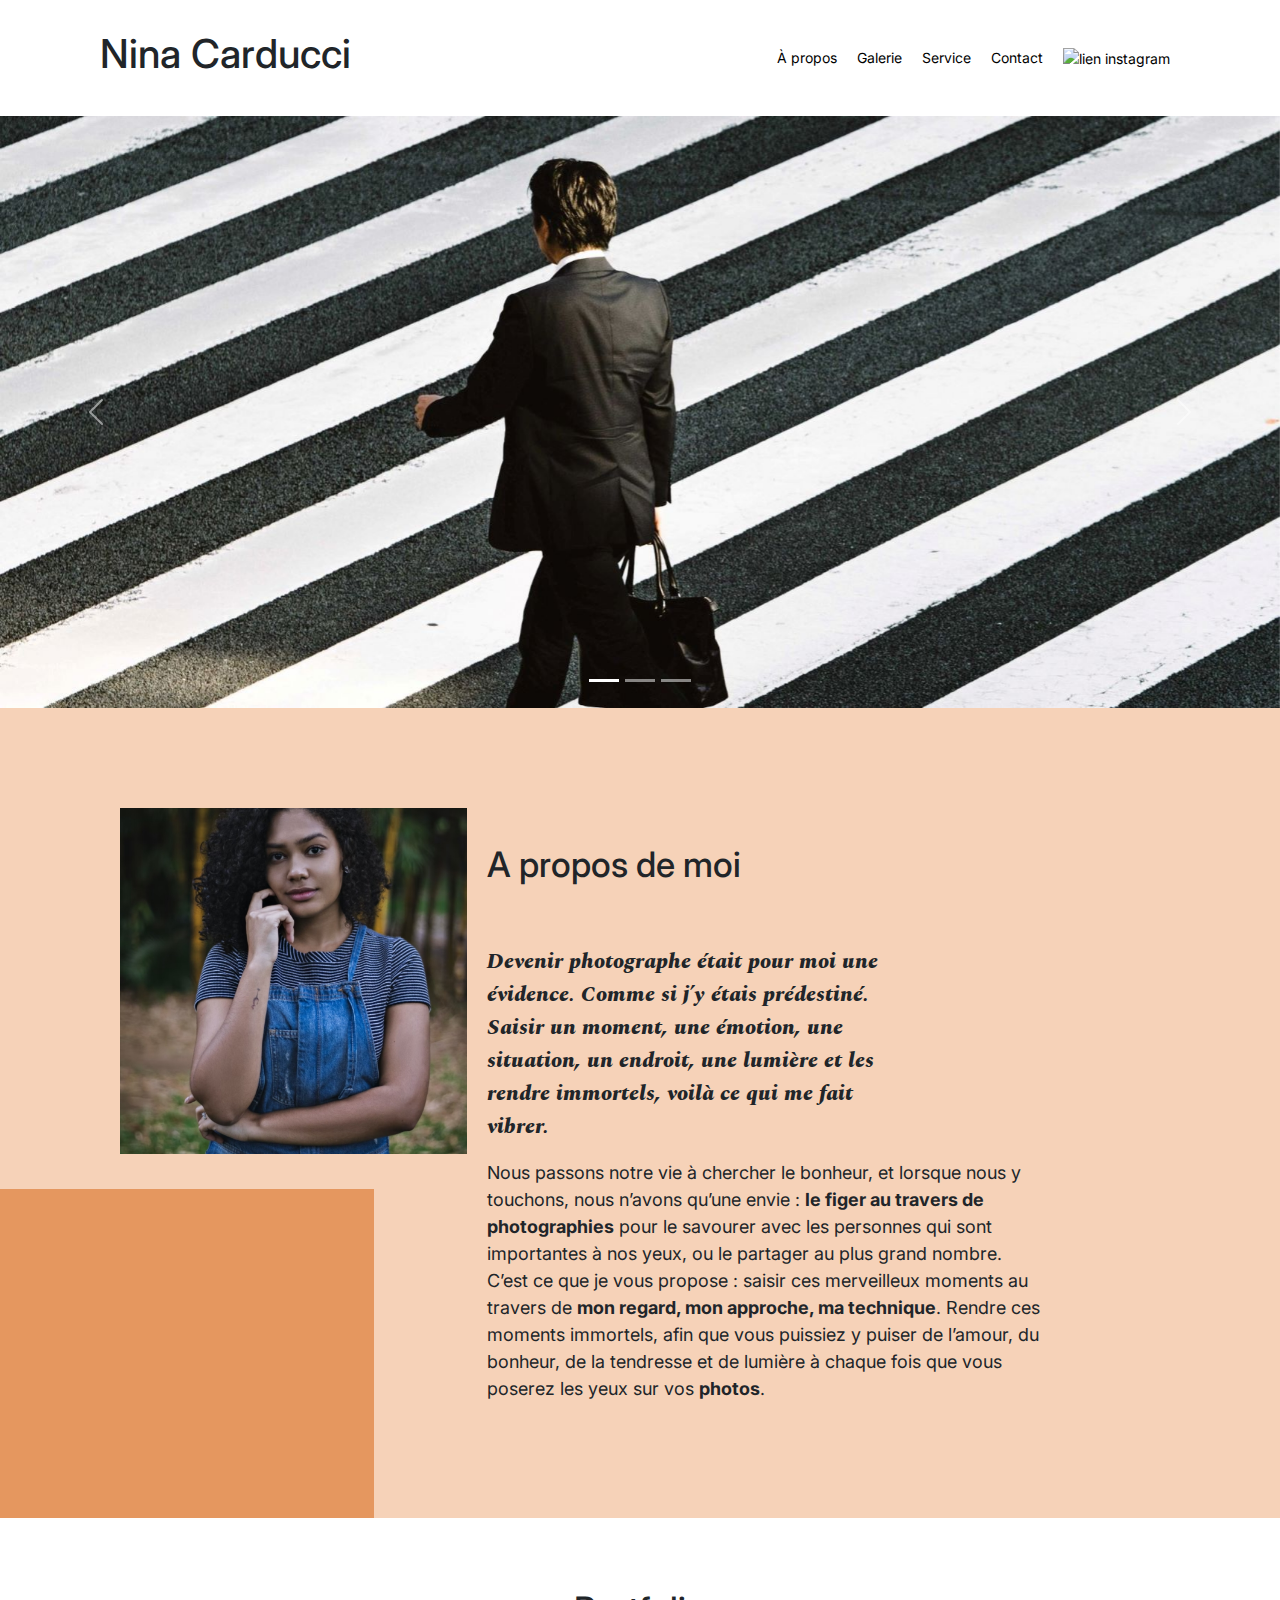
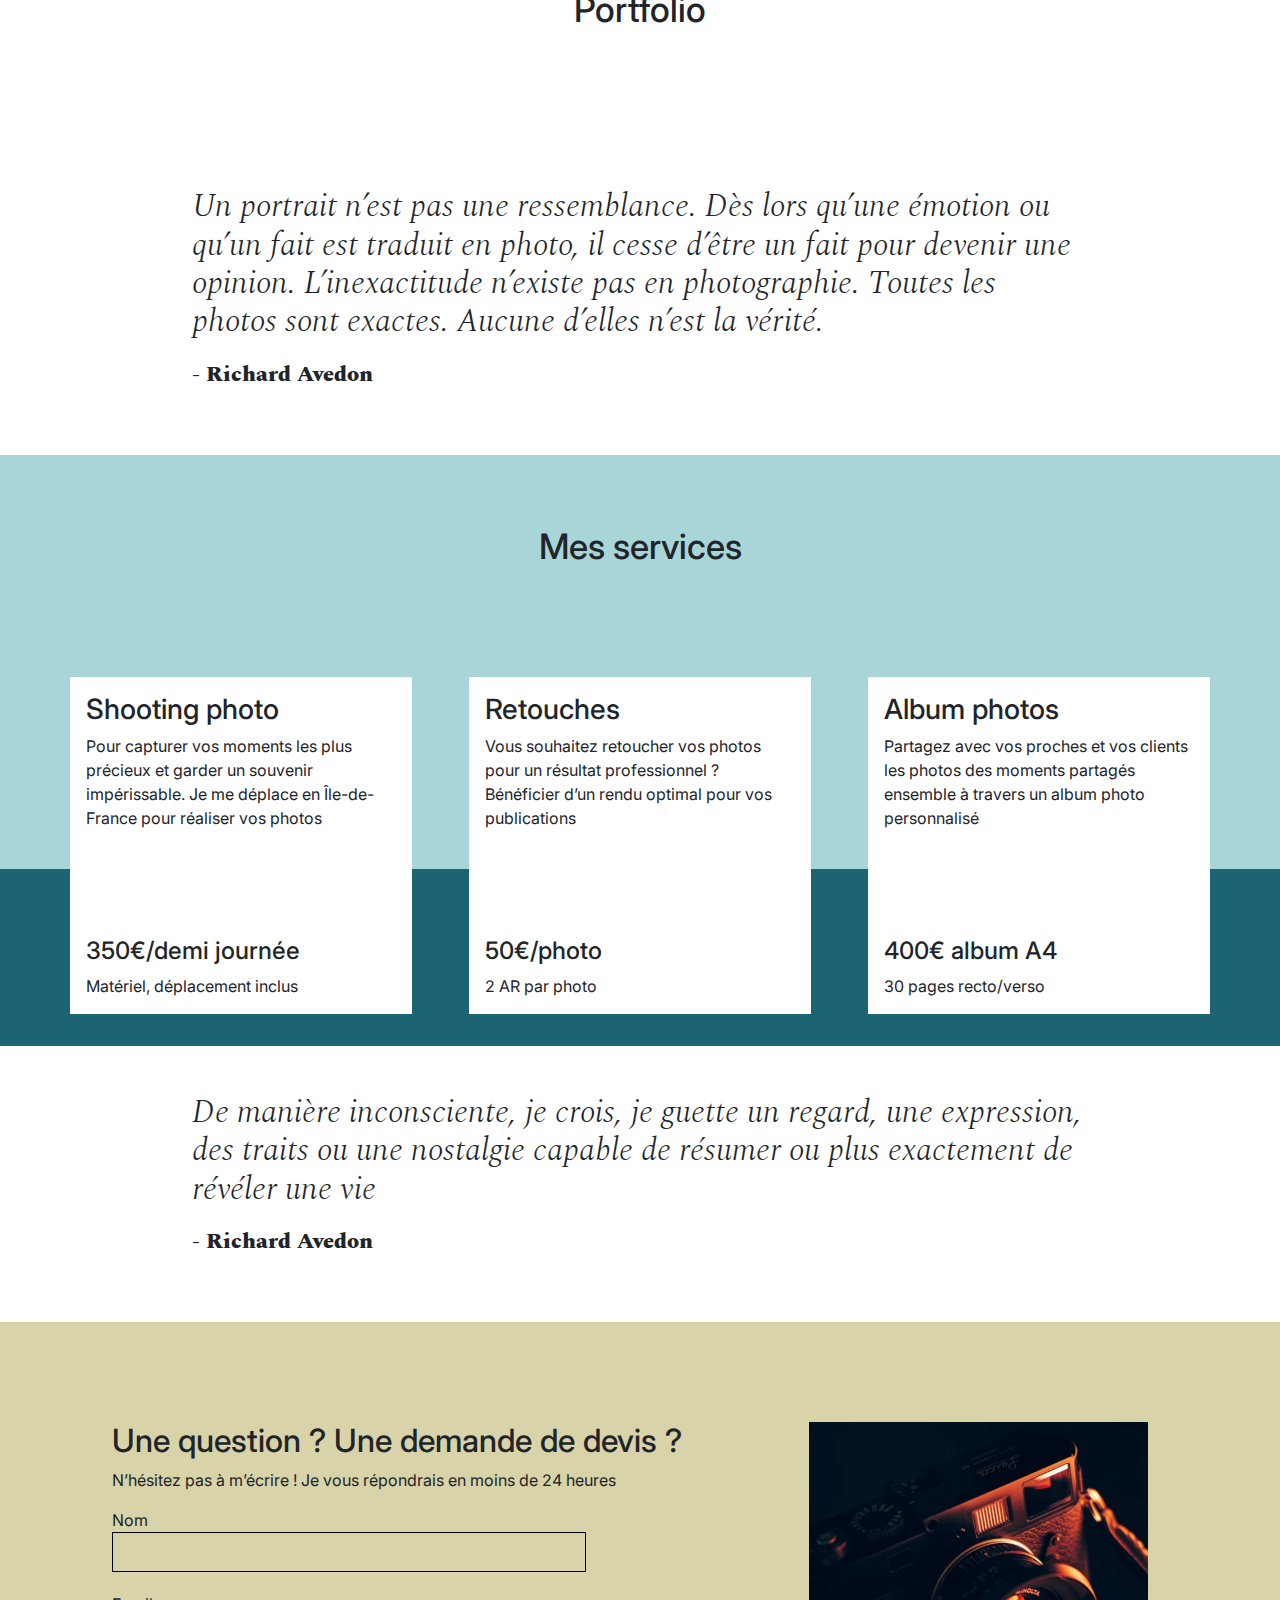
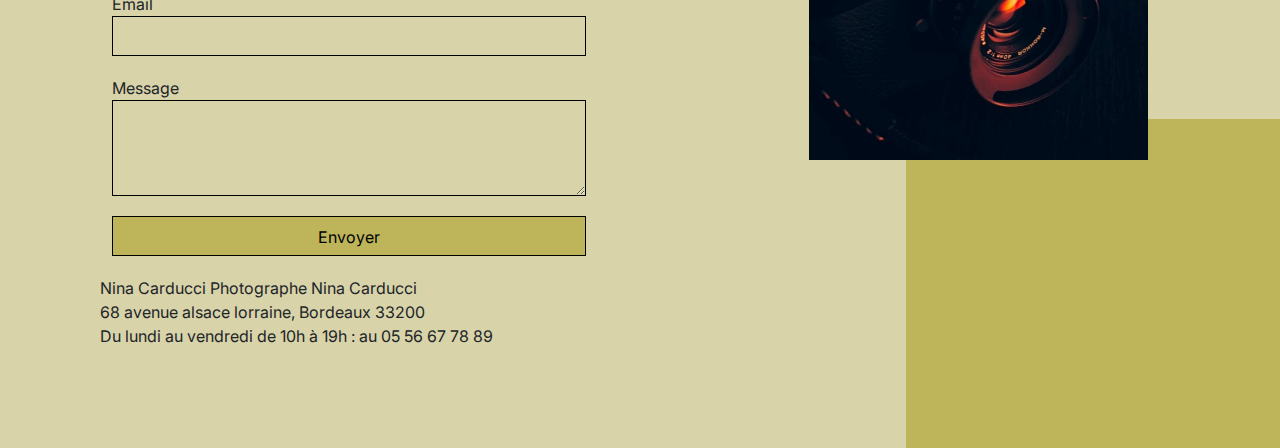
==== index.min.html @ addef8ed "schema" ====
<!DOCTYPE html><html lang="fr"><head><meta charset="UTF-8"><meta name="viewport" content="width=device-width,initial-scale=1"><title>Nina Carducci Photographe | Bordeaux et Île de France</title><meta name="description" content="Pour photographier et capturer vos moments les plus précieux, en garder un souvenir impérissable. Je me déplace sur Bordeaux et en Île-de-France pour réaliser vos photos, shooting, mariages, seminaires d'entreprises ..."><link rel="shortcut icon" href="#"><link rel="stylesheet" href="./assets/bootstrap/bootstrap.min.css"><link rel="stylesheet" href="./assets/style.min.css"><link rel="preconnect" href="https://fonts.googleapis.com"><link rel="preconnect" href="https://fonts.gstatic.com" crossorigin><link href="https://fonts.googleapis.com/css2?family=Inter&family=Spectral:ital,wght@0,400;1,300;1,400;1,800&display=swap" rel="stylesheet"><meta charset="UTF-8"><script src="./assets/bootstrap/bootstrap.bundle.min.js"></script><script src="https://code.jquery.com/jquery-3.4.1.min.js" integrity="sha256-CSXorXvZcTkaix6Yvo6HppcZGetbYMGWSFlBw8HfCJo=" crossorigin="anonymous"></script><script src="./assets/maugallery.min.js"></script><script src="./assets/scripts.js"></script></head><body><header><h1 class="name">Nina Carducci</h1><div class="nav"><ul><li><a href="#about">À propos</a></li><li><a href="#gallery">Galerie</a></li><li><a href="#services">Service</a></li><li><a href="#contact">Contact</a></li><li><a class="social-link" href="https://www.instagram.com/ninacarducci.photo/?hl=fr" target="_blank"><img src="assets/images/instagram.png" alt="lien instagram"></a></li></ul></div></header><main><section class="img-carousel"><div id="carouselExampleIndicators" class="carousel slide" data-bs-ride="carousel"><div class="carousel-indicators"><button type="button" data-bs-target="#carouselExampleIndicators" data-bs-slide-to="0" class="active" aria-current="true" aria-label="Slide 1"></button> <button type="button" data-bs-target="#carouselExampleIndicators" data-bs-slide-to="1" aria-label="Slide 2"></button> <button type="button" data-bs-target="#carouselExampleIndicators" data-bs-slide-to="2" aria-label="Slide 3"></button></div><div class="carousel-inner"><div class="carousel-item active"><img src="./assets/images/slider/ryoji-iwata-wUZjnOv7t0g-unsplash.jpg" class="d-block w-100" alt="photo de ryoji iwata"></div><div class="carousel-item"><img src="./assets/images/slider/nicholas-green-nPz8akkUmDI-unsplash.jpg" class="d-block w-100" alt="photo de nicholas green"></div><div class="carousel-item"><img src="./assets/images/slider/edward-cisneros-3_h6-1NPDGw-unsplash.jpg" class="d-block w-100" alt="photo de edward cisneros"></div></div><button class="carousel-control-prev" type="button" data-bs-target="#carouselExampleIndicators" data-bs-slide="prev"><span class="carousel-control-prev-icon" aria-hidden="true"></span> <span class="visually-hidden">Previous</span></button> <button class="carousel-control-next" type="button" data-bs-target="#carouselExampleIndicators" data-bs-slide="next"><span class="carousel-control-next-icon" aria-hidden="true"></span> <span class="visually-hidden">Next</span></button></div></section><section id="about"><div class="picture left"><img src="./assets/images/nina.jpg" alt="portrait de la photographe nina carducci"></div><div id="about-me"><h2 class="about-me__title">A propos de moi</h2><p class="about-me__introduction">Devenir photographe était pour moi une évidence. Comme si j’y étais prédestiné. Saisir un moment, une émotion, une situation, un endroit, une lumière et les rendre immortels, voilà ce qui me fait vibrer.</p><p>Nous passons notre vie à chercher le bonheur, et lorsque nous y touchons, nous n’avons qu’une envie : <strong>le figer au travers de photographies</strong> pour le savourer avec les personnes qui sont importantes à nos yeux, ou le partager au plus grand nombre. C’est ce que je vous propose : saisir ces merveilleux moments au travers de <strong>mon regard, mon approche, ma technique</strong>. Rendre ces moments immortels, afin que vous puissiez y puiser de l’amour, du bonheur, de la tendresse et de lumière à chaque fois que vous poserez les yeux sur vos <strong>photos</strong>.</p></div></section><section id="gallery"><h2 class="title">Portfolio</h2><div class="container py-3"><div class="gallery" style="display:none"><img data-gallery-tag="Concert" class="gallery-item" src="./assets/images/gallery/concerts/aaron-paul-wnX-fXzB6Cw-unsplash.jpg" alt="Photo du concert de aaron paul"> <img data-gallery-tag="Entreprises" class="gallery-item" src="./assets/images/gallery/entreprise/ali-morshedlou-WMD64tMfc4k-unsplash.jpg" alt="photo d'entreprise de ali morshedlou"> <img data-gallery-tag="Entreprises" class="gallery-item" src="./assets/images/gallery/entreprise/jason-goodman-tHO1_OuKbg0-unsplash.jpg" alt="photo d'entreprise de jason goodman"> <img data-gallery-tag="Mariages" class="gallery-item" src="./assets/images/gallery/mariage/hannah-busing-RvF2R_qMpRk-unsplash.jpg" alt="photo de mariage de hannah busing"> <img data-gallery-tag="Portrait" class="gallery-item" src="./assets/images/gallery/portraits/ade-tunji-rVkhWWZFAtQ-unsplash.jpg" alt="photo portrait de ade tunji"> <img data-gallery-tag="Mariages" class="gallery-item" src="./assets/images/gallery/mariage/jakob-owens-SiniLJkXhMc-unsplash.jpg" alt="photo de mariage de jakob owens"> <img data-gallery-tag="Portrait" class="gallery-item" src="./assets/images/gallery/portraits/nino-van-prattenburg--443cl1uR_8-unsplash.jpg" alt="photo portrait de nino van prattenburg"> <img data-gallery-tag="Concert" class="gallery-item" src="./assets/images/gallery/concerts/austin-neill-hgO1wFPXl3I-unsplash.jpg" alt="photo du concert de austin neill"> <img data-gallery-tag="Entreprises" class="gallery-item" src="./assets/images/gallery/entreprise/mateus-campos-felipe-Fsgzm8N0hIY-unsplash.jpg" alt="photo d'entreprise de mateus campo felipe"></div></div><div class="quote"><figure><blockquote><h3 class="quote__text">Un portrait n’est pas une ressemblance. Dès lors qu’une émotion ou qu’un fait est traduit en photo, il cesse d’être un fait pour devenir une opinion. L’inexactitude n’existe pas en photographie. Toutes les photos sont exactes. Aucune d’elles n’est la vérité.</h3></blockquote><figcaption class="quote__author">- Richard Avedon</figcaption></figure></div></section><section id="services"><h2 class="title">Mes services</h2><div class="container"><div class="service"><div class="service__description"><h3>Shooting photo</h3><p>Pour capturer vos moments les plus précieux et garder un souvenir impérissable. Je me déplace en Île-de-France pour réaliser vos photos</p></div><div class="service__price"><h4>350€/demi journée</h4><span>Matériel, déplacement inclus</span></div></div><div class="service"><div class="service__description"><h3>Retouches</h3><p>Vous souhaitez retoucher vos photos pour un résultat professionnel ? Bénéficier d’un rendu optimal pour vos publications</p></div><div class="service__price"><h4>50€/photo</h4><span>2 AR par photo</span></div></div><div class="service"><div class="service__description"><h3>Album photos</h3><p>Partagez avec vos proches et vos clients les photos des moments partagés ensemble à travers un album photo personnalisé</p></div><div class="service__price"><h4>400€ album A4</h4><span>30 pages recto/verso</span></div></div></div></section><div class="quote"><figure><blockquote><h3 class="quote__text">De manière inconsciente, je crois, je guette un regard, une expression, des traits ou une nostalgie capable de résumer ou plus exactement de révéler une vie</h3></blockquote><figcaption class="quote__author">- Richard Avedon</figcaption></figure></div></main><footer><section id="contact"><div class="container"><div class="form-container"><h2>Une question ? Une demande de devis ?</h2><p>N’hésitez pas à m’écrire ! Je vous répondrais en moins de 24 heures</p><form action="" method="post"><label for="nom">Nom</label> <input type="text" name="nom" id="nom"> <label for="email">Email</label> <input type="email" name="email" id="email"> <label for="message">Message</label> <textarea name="message" id="message" cols="30" rows="10"></textarea> <input type="submit" value="Envoyer"></form></div><div class="picture right"><img src="./assets/images/camera.jpg" alt="photo d'un appareil photo"></div></div><div itemscope itemtype="https://schema.org/LocalBusiness"><span itemprop="name">Nina Carducci Photographe</span> <span itemprop="owns">Nina Carducci</span><div itemprop="adress" itemscope itemtype="https://schema.org/PostalAddress"><span itemprop="”streetAddress”">68 avenue alsace lorraine,</span> <span itemprop="”addressRegion”">Bordeaux</span> <span itemprop="”postalCode”">33200</span></div><span itemprop="openingHours" content="Mo, Tu, We, Th, Fr10:00-19:00">Du lundi au vendredi de 10h à 19h :</span> <span itemprop="telephone" content="+33556677889">au 05 56 67 78 89</span></div></section></footer></body></html>
---- assets/style.min.css ----
body{max-width:1920px;margin:auto}*{font-family:Inter;font-style:normal}header{background-color:#fff;position:sticky;top:0;z-index:1000;display:flex;justify-content:space-between;padding-inline:100px;padding-block:30px;align-items:center}header .name{font-size:40px}.nav ul{display:flex;list-style-type:none;font-size:14px;margin-bottom:0}.nav li{padding-inline:10px}.nav a{text-decoration:none;color:#000}.social-link img{width:20px;height:20px}#about{display:flex;background-color:#f6d2b8;padding-inline:100px;padding-block:100px;position:relative}.picture.left::before{content:" ";background-color:#e5975f;width:374px;height:329px;position:absolute;bottom:0;left:0;z-index:-1}.picture{flex:1;margin:0 20px;z-index:0}.picture img{width:100%;height:fit-content}#about-me{flex:2}.about-me__title{margin-top:1em;margin-bottom:60px;font-size:35px}#about-me .about-me__introduction{font-family:Spectral;font-weight:800;font-size:22px;font-style:italic;width:60%}#about-me p{width:80%;font-size:18px}.title{text-align:center;padding-block:2em;font-size:35px}.gallery .nav{justify-content:center}.nav-pills .nav-link.active-tag,.nav-pills .nav-link.show>.nav-link{color:#000;background-color:#beb45a;border-radius:0}.nav-pills .nav-link{color:#000}.item-column{position:relative;margin-bottom:0!important;padding:0}.item-column::after{content:"";display:block;padding-bottom:100%}.gallery-item{position:absolute;width:100%;height:100%;object-fit:cover;padding:.5em}.mg-next,.mg-prev{width:30px;height:30px;border-radius:00%;justify-content:center;align-items:center;display:flex;font-size:24px}.quote{font-family:Spectral;font-style:italic;width:70%;margin:auto;padding-block:3em}.quote__text{font-family:Spectral;font-style:italic;font-weight:300;font-size:2rem}.quote__author{font-family:Spectral;font-weight:800;font-size:22px}#services{margin:auto;background-color:#a8d5d8;position:relative}#services .container::before{content:" ";background-color:#1c6474;position:absolute;width:100%;height:30%;bottom:0;left:0;z-index:0}#services .container{justify-content:space-between;display:flex;padding:2em 0}.service{background-color:#fff;max-width:390px;width:30%;height:337px;padding:1em;display:flex;flex-direction:column;justify-content:space-between;z-index:1}#contact{margin:auto;background-color:#d8d3a8;position:relative;padding-inline:100px;padding-block:100px}#contact .container{display:flex}.picture.right::before{content:" ";background-color:#beb45a;width:374px;height:329px;position:absolute;bottom:0;right:0;z-index:-1}.form-container{flex:2}form{display:flex;flex-direction:column;width:70%;align-items:flex-start}form input{width:100%;background-color:transparent;border:solid 1px;height:2.5em;margin-bottom:20px}form textarea{width:100%;background-color:transparent;border:solid 1px;height:5em;line-height:2.5em;font-size:1.2em;margin-bottom:20px}input[type=submit]{background-color:#beb45a;padding:.5em 1em}@media all and (max-width:1180px){.picture{flex:2}#about,#contact .container{align-items:center}.about-me__title{margin-top:0;margin-bottom:1em}#about-me h6,#about-me p{width:100%}}@media all and (max-width:1000px){#about{flex-direction:column}.picture{width:50%}.picture.left::before{width:100%;height:30%;position:absolute;bottom:auto;top:0;left:0;z-index:-1}.about-me__title{text-align:center;margin-top:1em}#services .container{flex-direction:column}.service{width:100%;max-width:100%;height:auto;margin:2em 0}.service__description{margin-bottom:1em}#services .container::before{width:30%;height:100%;bottom:0;right:0;left:auto;z-index:0}#contact .container{flex-direction:column}#contact .picture.right{margin-top:1em}.picture.right::before{width:100%;height:30%;position:absolute;bottom:0;right:0;z-index:-1}}@media all and (max-width:650px){header{flex-direction:column;padding-inline:0}header .nav,header .nav ul{width:100%;padding:0}header .nav li{flex:1;padding-block:1em;text-align:center}.picture.left::before,.picture.right::before{height:150px}#services .container{align-items:center}.service{max-width:90%}#about,#contact{padding-inline:2em;padding-block:2em}form{width:100%}.picture{width:80%}}
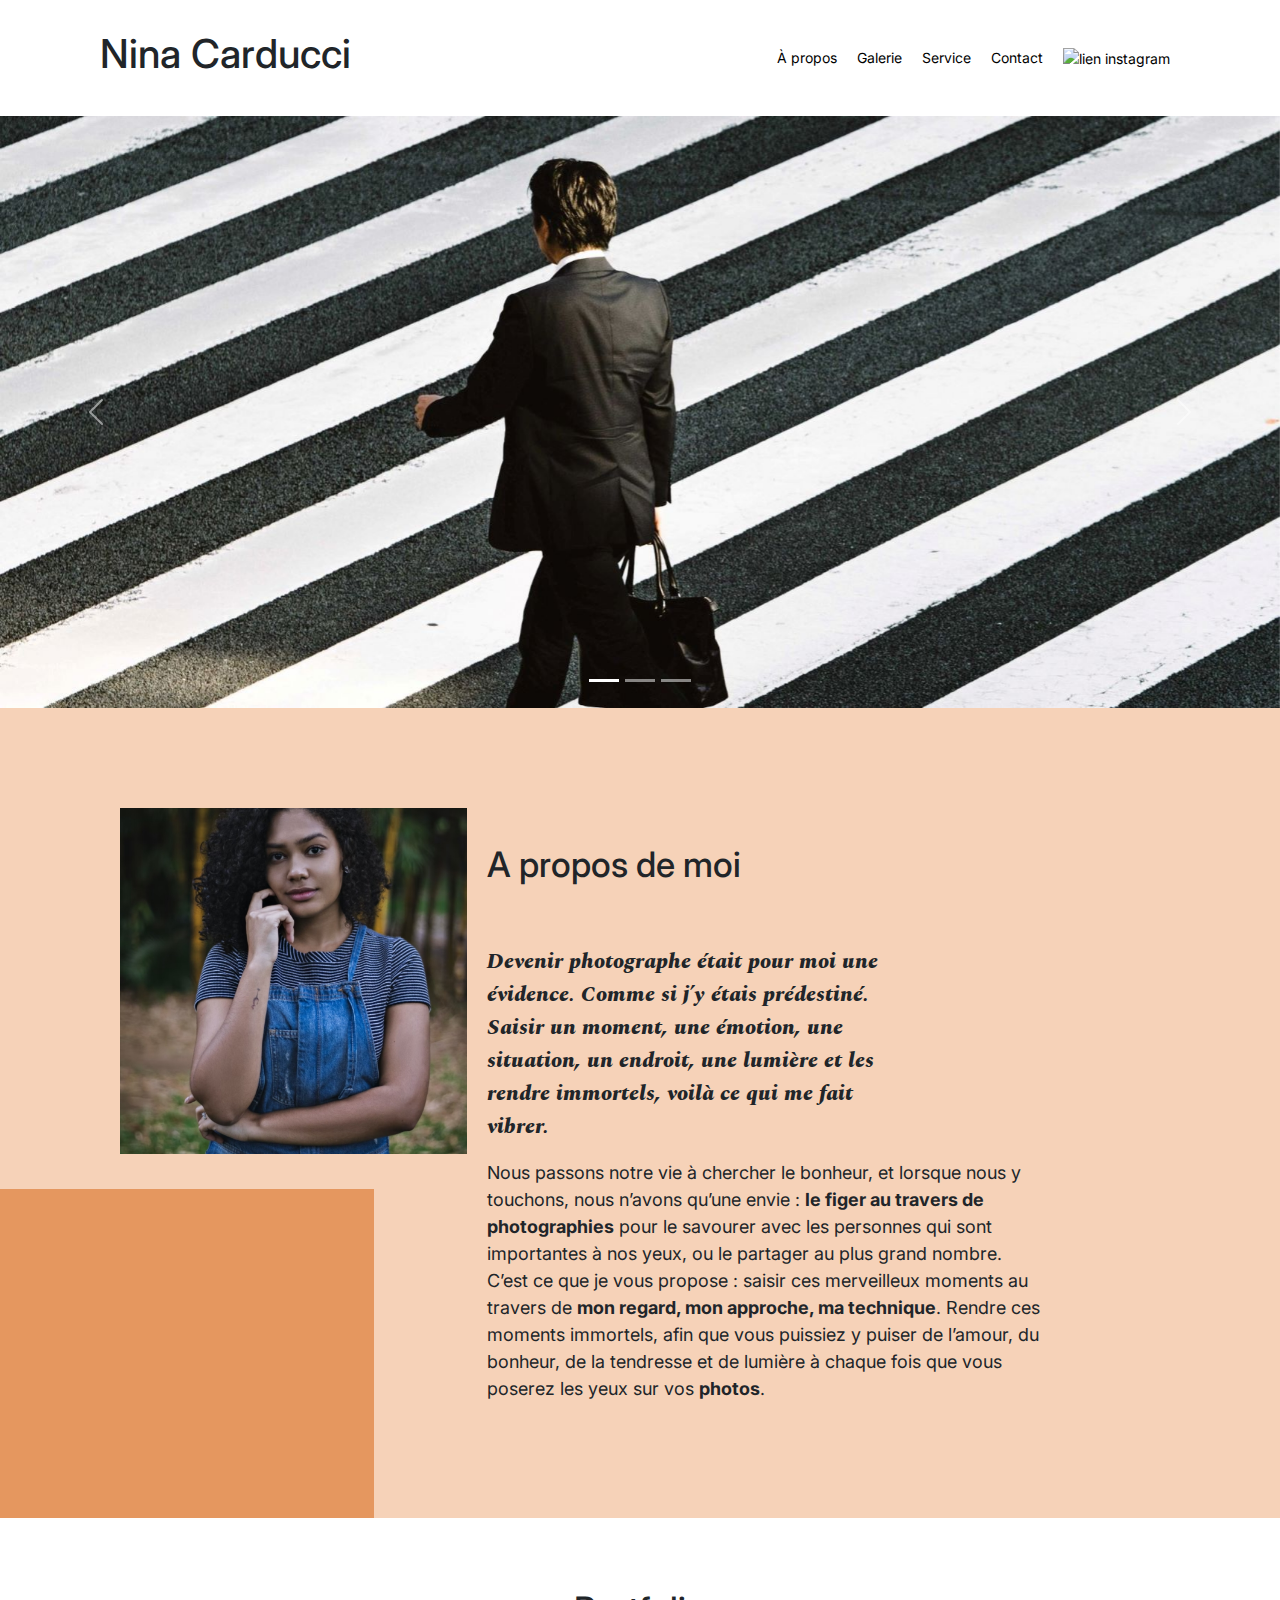
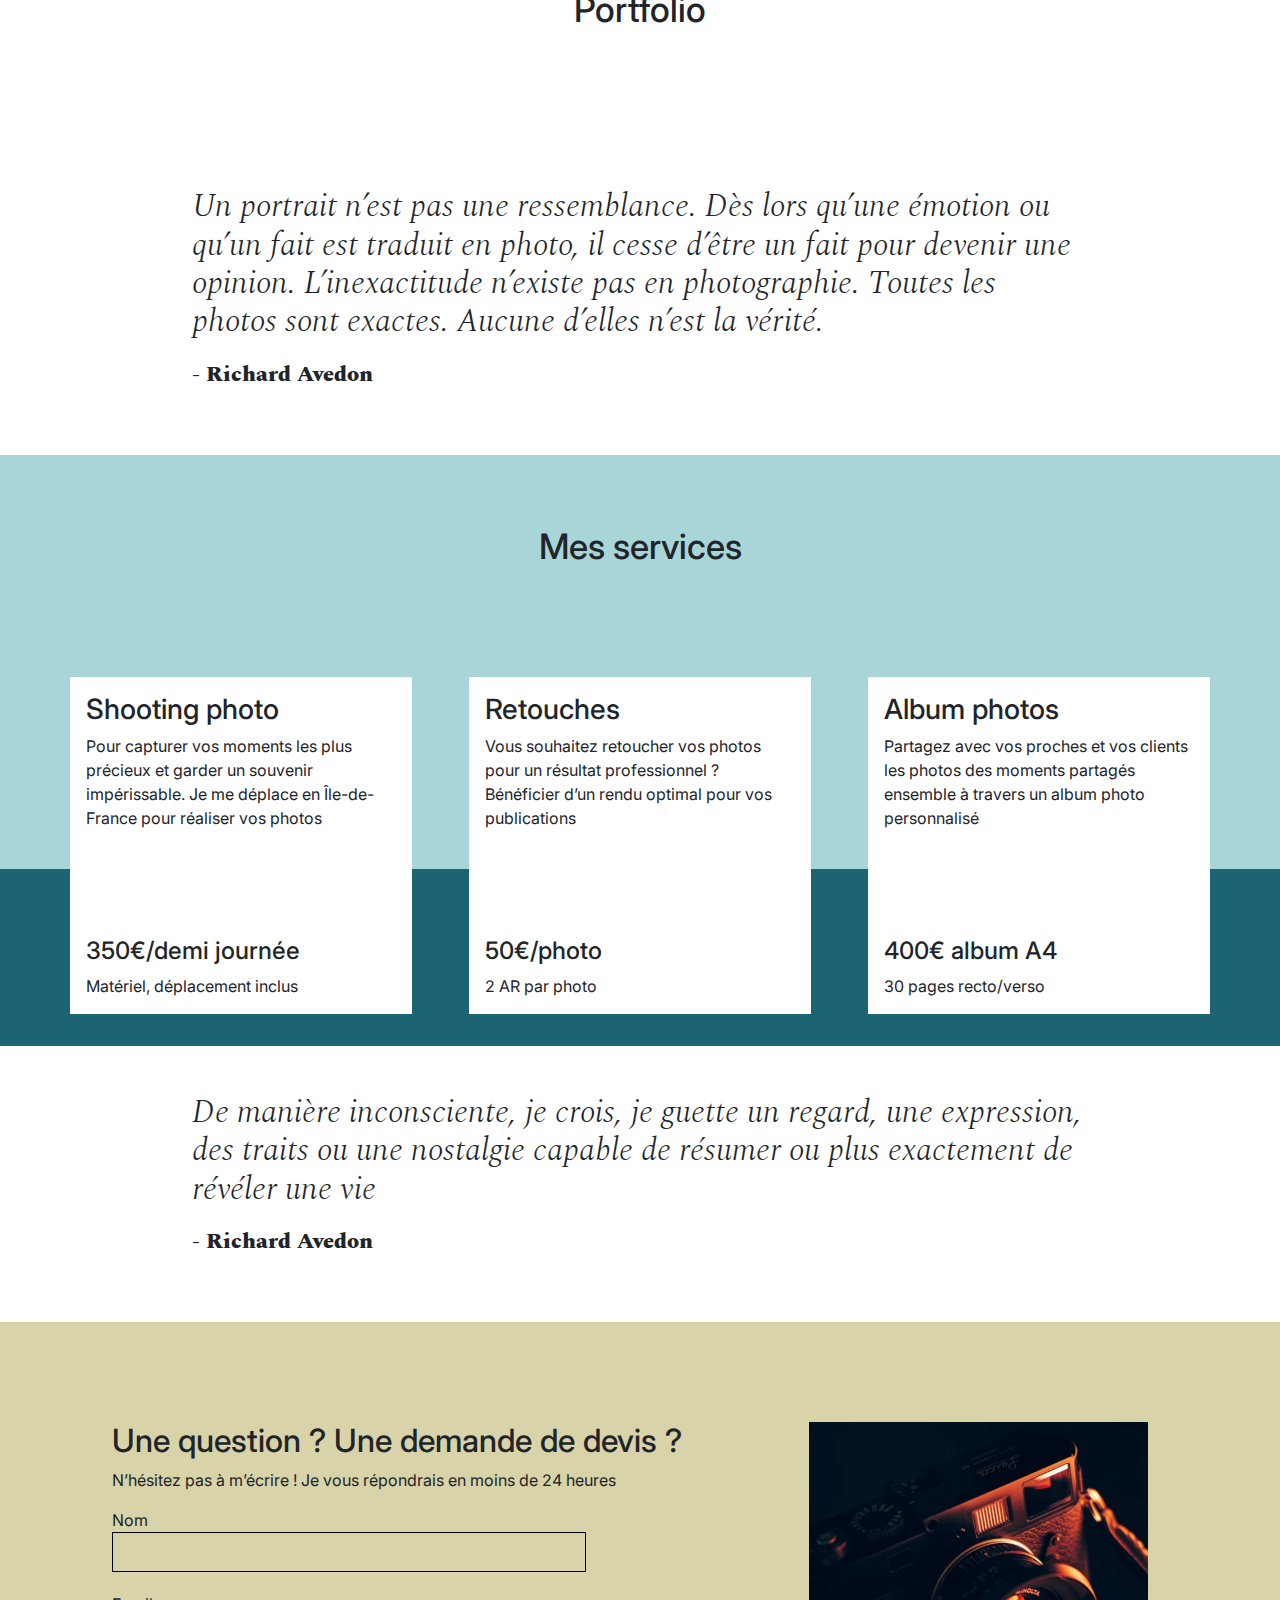
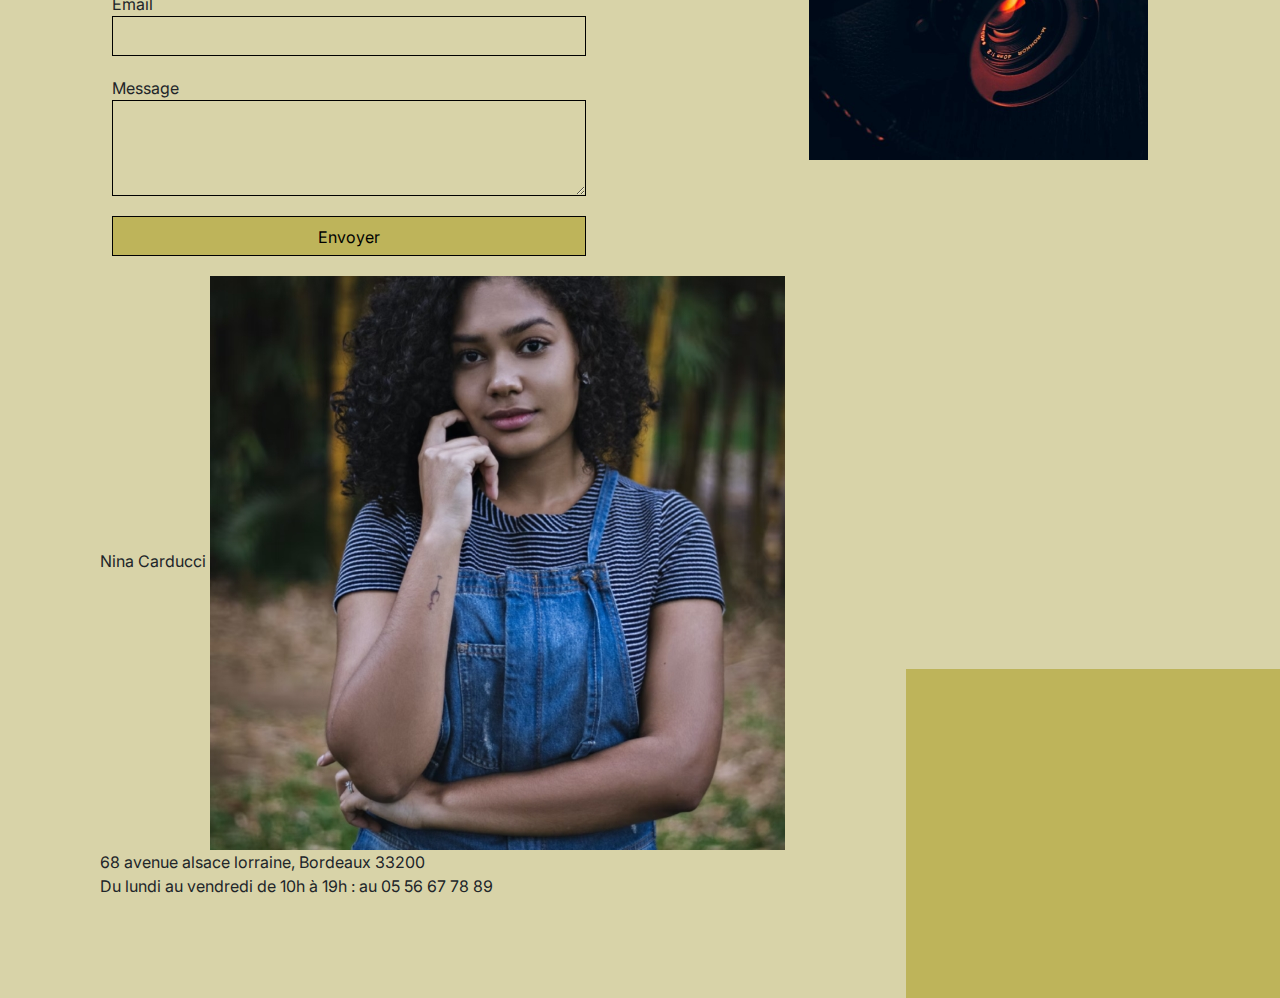
==== commit 1d0cbeb7: "schema.org" ====
--- a/index.min.html
+++ b/index.min.html
@@ -1 +1 @@
-<!DOCTYPE html><html lang="fr"><head><meta charset="UTF-8"><meta name="viewport" content="width=device-width,initial-scale=1"><title>Nina Carducci Photographe | Bordeaux et Île de France</title><meta name="description" content="Pour photographier et capturer vos moments les plus précieux, en garder un souvenir impérissable. Je me déplace sur Bordeaux et en Île-de-France pour réaliser vos photos, shooting, mariages, seminaires d'entreprises ..."><link rel="shortcut icon" href="#"><link rel="stylesheet" href="./assets/bootstrap/bootstrap.min.css"><link rel="stylesheet" href="./assets/style.min.css"><link rel="preconnect" href="https://fonts.googleapis.com"><link rel="preconnect" href="https://fonts.gstatic.com" crossorigin><link href="https://fonts.googleapis.com/css2?family=Inter&family=Spectral:ital,wght@0,400;1,300;1,400;1,800&display=swap" rel="stylesheet"><meta charset="UTF-8"><script src="./assets/bootstrap/bootstrap.bundle.min.js"></script><script src="https://code.jquery.com/jquery-3.4.1.min.js" integrity="sha256-CSXorXvZcTkaix6Yvo6HppcZGetbYMGWSFlBw8HfCJo=" crossorigin="anonymous"></script><script src="./assets/maugallery.min.js"></script><script src="./assets/scripts.js"></script></head><body><header><h1 class="name">Nina Carducci</h1><div class="nav"><ul><li><a href="#about">À propos</a></li><li><a href="#gallery">Galerie</a></li><li><a href="#services">Service</a></li><li><a href="#contact">Contact</a></li><li><a class="social-link" href="https://www.instagram.com/ninacarducci.photo/?hl=fr" target="_blank"><img src="assets/images/instagram.png" alt="lien instagram"></a></li></ul></div></header><main><section class="img-carousel"><div id="carouselExampleIndicators" class="carousel slide" data-bs-ride="carousel"><div class="carousel-indicators"><button type="button" data-bs-target="#carouselExampleIndicators" data-bs-slide-to="0" class="active" aria-current="true" aria-label="Slide 1"></button> <button type="button" data-bs-target="#carouselExampleIndicators" data-bs-slide-to="1" aria-label="Slide 2"></button> <button type="button" data-bs-target="#carouselExampleIndicators" data-bs-slide-to="2" aria-label="Slide 3"></button></div><div class="carousel-inner"><div class="carousel-item active"><img src="./assets/images/slider/ryoji-iwata-wUZjnOv7t0g-unsplash.jpg" class="d-block w-100" alt="photo de ryoji iwata"></div><div class="carousel-item"><img src="./assets/images/slider/nicholas-green-nPz8akkUmDI-unsplash.jpg" class="d-block w-100" alt="photo de nicholas green"></div><div class="carousel-item"><img src="./assets/images/slider/edward-cisneros-3_h6-1NPDGw-unsplash.jpg" class="d-block w-100" alt="photo de edward cisneros"></div></div><button class="carousel-control-prev" type="button" data-bs-target="#carouselExampleIndicators" data-bs-slide="prev"><span class="carousel-control-prev-icon" aria-hidden="true"></span> <span class="visually-hidden">Previous</span></button> <button class="carousel-control-next" type="button" data-bs-target="#carouselExampleIndicators" data-bs-slide="next"><span class="carousel-control-next-icon" aria-hidden="true"></span> <span class="visually-hidden">Next</span></button></div></section><section id="about"><div class="picture left"><img src="./assets/images/nina.jpg" alt="portrait de la photographe nina carducci"></div><div id="about-me"><h2 class="about-me__title">A propos de moi</h2><p class="about-me__introduction">Devenir photographe était pour moi une évidence. Comme si j’y étais prédestiné. Saisir un moment, une émotion, une situation, un endroit, une lumière et les rendre immortels, voilà ce qui me fait vibrer.</p><p>Nous passons notre vie à chercher le bonheur, et lorsque nous y touchons, nous n’avons qu’une envie : <strong>le figer au travers de photographies</strong> pour le savourer avec les personnes qui sont importantes à nos yeux, ou le partager au plus grand nombre. C’est ce que je vous propose : saisir ces merveilleux moments au travers de <strong>mon regard, mon approche, ma technique</strong>. Rendre ces moments immortels, afin que vous puissiez y puiser de l’amour, du bonheur, de la tendresse et de lumière à chaque fois que vous poserez les yeux sur vos <strong>photos</strong>.</p></div></section><section id="gallery"><h2 class="title">Portfolio</h2><div class="container py-3"><div class="gallery" style="display:none"><img data-gallery-tag="Concert" class="gallery-item" src="./assets/images/gallery/concerts/aaron-paul-wnX-fXzB6Cw-unsplash.jpg" alt="Photo du concert de aaron paul"> <img data-gallery-tag="Entreprises" class="gallery-item" src="./assets/images/gallery/entreprise/ali-morshedlou-WMD64tMfc4k-unsplash.jpg" alt="photo d'entreprise de ali morshedlou"> <img data-gallery-tag="Entreprises" class="gallery-item" src="./assets/images/gallery/entreprise/jason-goodman-tHO1_OuKbg0-unsplash.jpg" alt="photo d'entreprise de jason goodman"> <img data-gallery-tag="Mariages" class="gallery-item" src="./assets/images/gallery/mariage/hannah-busing-RvF2R_qMpRk-unsplash.jpg" alt="photo de mariage de hannah busing"> <img data-gallery-tag="Portrait" class="gallery-item" src="./assets/images/gallery/portraits/ade-tunji-rVkhWWZFAtQ-unsplash.jpg" alt="photo portrait de ade tunji"> <img data-gallery-tag="Mariages" class="gallery-item" src="./assets/images/gallery/mariage/jakob-owens-SiniLJkXhMc-unsplash.jpg" alt="photo de mariage de jakob owens"> <img data-gallery-tag="Portrait" class="gallery-item" src="./assets/images/gallery/portraits/nino-van-prattenburg--443cl1uR_8-unsplash.jpg" alt="photo portrait de nino van prattenburg"> <img data-gallery-tag="Concert" class="gallery-item" src="./assets/images/gallery/concerts/austin-neill-hgO1wFPXl3I-unsplash.jpg" alt="photo du concert de austin neill"> <img data-gallery-tag="Entreprises" class="gallery-item" src="./assets/images/gallery/entreprise/mateus-campos-felipe-Fsgzm8N0hIY-unsplash.jpg" alt="photo d'entreprise de mateus campo felipe"></div></div><div class="quote"><figure><blockquote><h3 class="quote__text">Un portrait n’est pas une ressemblance. Dès lors qu’une émotion ou qu’un fait est traduit en photo, il cesse d’être un fait pour devenir une opinion. L’inexactitude n’existe pas en photographie. Toutes les photos sont exactes. Aucune d’elles n’est la vérité.</h3></blockquote><figcaption class="quote__author">- Richard Avedon</figcaption></figure></div></section><section id="services"><h2 class="title">Mes services</h2><div class="container"><div class="service"><div class="service__description"><h3>Shooting photo</h3><p>Pour capturer vos moments les plus précieux et garder un souvenir impérissable. Je me déplace en Île-de-France pour réaliser vos photos</p></div><div class="service__price"><h4>350€/demi journée</h4><span>Matériel, déplacement inclus</span></div></div><div class="service"><div class="service__description"><h3>Retouches</h3><p>Vous souhaitez retoucher vos photos pour un résultat professionnel ? Bénéficier d’un rendu optimal pour vos publications</p></div><div class="service__price"><h4>50€/photo</h4><span>2 AR par photo</span></div></div><div class="service"><div class="service__description"><h3>Album photos</h3><p>Partagez avec vos proches et vos clients les photos des moments partagés ensemble à travers un album photo personnalisé</p></div><div class="service__price"><h4>400€ album A4</h4><span>30 pages recto/verso</span></div></div></div></section><div class="quote"><figure><blockquote><h3 class="quote__text">De manière inconsciente, je crois, je guette un regard, une expression, des traits ou une nostalgie capable de résumer ou plus exactement de révéler une vie</h3></blockquote><figcaption class="quote__author">- Richard Avedon</figcaption></figure></div></main><footer><section id="contact"><div class="container"><div class="form-container"><h2>Une question ? Une demande de devis ?</h2><p>N’hésitez pas à m’écrire ! Je vous répondrais en moins de 24 heures</p><form action="" method="post"><label for="nom">Nom</label> <input type="text" name="nom" id="nom"> <label for="email">Email</label> <input type="email" name="email" id="email"> <label for="message">Message</label> <textarea name="message" id="message" cols="30" rows="10"></textarea> <input type="submit" value="Envoyer"></form></div><div class="picture right"><img src="./assets/images/camera.jpg" alt="photo d'un appareil photo"></div></div><div itemscope itemtype="https://schema.org/LocalBusiness"><span itemprop="name">Nina Carducci Photographe</span> <span itemprop="owns">Nina Carducci</span><div itemprop="adress" itemscope itemtype="https://schema.org/PostalAddress"><span itemprop="”streetAddress”">68 avenue alsace lorraine,</span> <span itemprop="”addressRegion”">Bordeaux</span> <span itemprop="”postalCode”">33200</span></div><span itemprop="openingHours" content="Mo, Tu, We, Th, Fr10:00-19:00">Du lundi au vendredi de 10h à 19h :</span> <span itemprop="telephone" content="+33556677889">au 05 56 67 78 89</span></div></section></footer></body></html>+<!DOCTYPE html><html lang="fr"><head><meta charset="UTF-8"><meta name="viewport" content="width=device-width,initial-scale=1"><title>Nina Carducci Photographe | Bordeaux et Île de France</title><meta name="description" content="Pour photographier et capturer vos moments les plus précieux, en garder un souvenir impérissable. Je me déplace sur Bordeaux et en Île-de-France pour réaliser vos photos, shooting, mariages, seminaires d'entreprises ..."><link rel="shortcut icon" href="#"><link rel="stylesheet" href="./assets/bootstrap/bootstrap.min.css"><link rel="stylesheet" href="./assets/style.min.css"><link rel="preconnect" href="https://fonts.googleapis.com"><link rel="preconnect" href="https://fonts.gstatic.com" crossorigin><link href="https://fonts.googleapis.com/css2?family=Inter&family=Spectral:ital,wght@0,400;1,300;1,400;1,800&display=swap" rel="stylesheet"><meta charset="UTF-8"><script src="./assets/bootstrap/bootstrap.bundle.min.js"></script><script src="https://code.jquery.com/jquery-3.4.1.min.js" integrity="sha256-CSXorXvZcTkaix6Yvo6HppcZGetbYMGWSFlBw8HfCJo=" crossorigin="anonymous"></script><script src="./assets/maugallery.min.js"></script><script src="./assets/scripts.js"></script></head><body><header><h1 class="name">Nina Carducci</h1><div class="nav"><ul><li><a href="#about">À propos</a></li><li><a href="#gallery">Galerie</a></li><li><a href="#services">Service</a></li><li><a href="#contact">Contact</a></li><li><a class="social-link" href="https://www.instagram.com/ninacarducci.photo/?hl=fr" target="_blank"><img src="assets/images/instagram.png" alt="lien instagram"></a></li></ul></div></header><main><section class="img-carousel"><div id="carouselExampleIndicators" class="carousel slide" data-bs-ride="carousel"><div class="carousel-indicators"><button type="button" data-bs-target="#carouselExampleIndicators" data-bs-slide-to="0" class="active" aria-current="true" aria-label="Slide 1"></button> <button type="button" data-bs-target="#carouselExampleIndicators" data-bs-slide-to="1" aria-label="Slide 2"></button> <button type="button" data-bs-target="#carouselExampleIndicators" data-bs-slide-to="2" aria-label="Slide 3"></button></div><div class="carousel-inner"><div class="carousel-item active"><img src="./assets/images/slider/ryoji-iwata-wUZjnOv7t0g-unsplash.jpg" class="d-block w-100" alt="photo de ryoji iwata"></div><div class="carousel-item"><img src="./assets/images/slider/nicholas-green-nPz8akkUmDI-unsplash.jpg" class="d-block w-100" alt="photo de nicholas green"></div><div class="carousel-item"><img src="./assets/images/slider/edward-cisneros-3_h6-1NPDGw-unsplash.jpg" class="d-block w-100" alt="photo de edward cisneros"></div></div><button class="carousel-control-prev" type="button" data-bs-target="#carouselExampleIndicators" data-bs-slide="prev"><span class="carousel-control-prev-icon" aria-hidden="true"></span> <span class="visually-hidden">Previous</span></button> <button class="carousel-control-next" type="button" data-bs-target="#carouselExampleIndicators" data-bs-slide="next"><span class="carousel-control-next-icon" aria-hidden="true"></span> <span class="visually-hidden">Next</span></button></div></section><section id="about"><div class="picture left"><img src="./assets/images/nina.jpg" alt="portrait de la photographe nina carducci"></div><div id="about-me"><h2 class="about-me__title">A propos de moi</h2><p class="about-me__introduction">Devenir photographe était pour moi une évidence. Comme si j’y étais prédestiné. Saisir un moment, une émotion, une situation, un endroit, une lumière et les rendre immortels, voilà ce qui me fait vibrer.</p><p>Nous passons notre vie à chercher le bonheur, et lorsque nous y touchons, nous n’avons qu’une envie : <strong>le figer au travers de photographies</strong> pour le savourer avec les personnes qui sont importantes à nos yeux, ou le partager au plus grand nombre. C’est ce que je vous propose : saisir ces merveilleux moments au travers de <strong>mon regard, mon approche, ma technique</strong>. Rendre ces moments immortels, afin que vous puissiez y puiser de l’amour, du bonheur, de la tendresse et de lumière à chaque fois que vous poserez les yeux sur vos <strong>photos</strong>.</p></div></section><section id="gallery"><h2 class="title">Portfolio</h2><div class="container py-3"><div class="gallery" style="display:none"><img data-gallery-tag="Concert" class="gallery-item" src="./assets/images/gallery/concerts/aaron-paul-wnX-fXzB6Cw-unsplash.jpg" alt="Photo du concert de aaron paul"> <img data-gallery-tag="Entreprises" class="gallery-item" src="./assets/images/gallery/entreprise/ali-morshedlou-WMD64tMfc4k-unsplash.jpg" alt="photo d'entreprise de ali morshedlou"> <img data-gallery-tag="Entreprises" class="gallery-item" src="./assets/images/gallery/entreprise/jason-goodman-tHO1_OuKbg0-unsplash.jpg" alt="photo d'entreprise de jason goodman"> <img data-gallery-tag="Mariages" class="gallery-item" src="./assets/images/gallery/mariage/hannah-busing-RvF2R_qMpRk-unsplash.jpg" alt="photo de mariage de hannah busing"> <img data-gallery-tag="Portrait" class="gallery-item" src="./assets/images/gallery/portraits/ade-tunji-rVkhWWZFAtQ-unsplash.jpg" alt="photo portrait de ade tunji"> <img data-gallery-tag="Mariages" class="gallery-item" src="./assets/images/gallery/mariage/jakob-owens-SiniLJkXhMc-unsplash.jpg" alt="photo de mariage de jakob owens"> <img data-gallery-tag="Portrait" class="gallery-item" src="./assets/images/gallery/portraits/nino-van-prattenburg--443cl1uR_8-unsplash.jpg" alt="photo portrait de nino van prattenburg"> <img data-gallery-tag="Concert" class="gallery-item" src="./assets/images/gallery/concerts/austin-neill-hgO1wFPXl3I-unsplash.jpg" alt="photo du concert de austin neill"> <img data-gallery-tag="Entreprises" class="gallery-item" src="./assets/images/gallery/entreprise/mateus-campos-felipe-Fsgzm8N0hIY-unsplash.jpg" alt="photo d'entreprise de mateus campo felipe"></div></div><div class="quote"><figure><blockquote><h3 class="quote__text">Un portrait n’est pas une ressemblance. Dès lors qu’une émotion ou qu’un fait est traduit en photo, il cesse d’être un fait pour devenir une opinion. L’inexactitude n’existe pas en photographie. Toutes les photos sont exactes. Aucune d’elles n’est la vérité.</h3></blockquote><figcaption class="quote__author">- Richard Avedon</figcaption></figure></div></section><section id="services"><h2 class="title">Mes services</h2><div class="container"><div class="service"><div class="service__description"><h3>Shooting photo</h3><p>Pour capturer vos moments les plus précieux et garder un souvenir impérissable. Je me déplace en Île-de-France pour réaliser vos photos</p></div><div class="service__price"><h4>350€/demi journée</h4><span>Matériel, déplacement inclus</span></div></div><div class="service"><div class="service__description"><h3>Retouches</h3><p>Vous souhaitez retoucher vos photos pour un résultat professionnel ? Bénéficier d’un rendu optimal pour vos publications</p></div><div class="service__price"><h4>50€/photo</h4><span>2 AR par photo</span></div></div><div class="service"><div class="service__description"><h3>Album photos</h3><p>Partagez avec vos proches et vos clients les photos des moments partagés ensemble à travers un album photo personnalisé</p></div><div class="service__price"><h4>400€ album A4</h4><span>30 pages recto/verso</span></div></div></div></section><div class="quote"><figure><blockquote><h3 class="quote__text">De manière inconsciente, je crois, je guette un regard, une expression, des traits ou une nostalgie capable de résumer ou plus exactement de révéler une vie</h3></blockquote><figcaption class="quote__author">- Richard Avedon</figcaption></figure></div></main><footer><section id="contact"><div class="container"><div class="form-container"><h2>Une question ? Une demande de devis ?</h2><p>N’hésitez pas à m’écrire ! Je vous répondrais en moins de 24 heures</p><form action="" method="post"><label for="nom">Nom</label> <input type="text" name="nom" id="nom"> <label for="email">Email</label> <input type="email" name="email" id="email"> <label for="message">Message</label> <textarea name="message" id="message" cols="30" rows="10"></textarea> <input type="submit" value="Envoyer"></form></div><div class="picture right"><img src="./assets/images/camera.jpg" alt="photo d'un appareil photo"></div></div><div itemscope itemtype="https://schema.org/LocalBusiness"><span itemprop="name">Nina Carducci</span> <img itemprop="image" src="./assets/images/nina.jpg" alt="portrait de la photographe nina carducci"><div itemprop="adress" itemscope itemtype="https://schema.org/PostalAddress"><span itemprop="”streetAddress”">68 avenue alsace lorraine,</span> <span itemprop="”addressRegion”">Bordeaux</span> <span itemprop="”postalCode”">33200</span></div><span itemprop="openingHours" content="Mo, Tu, We, Th, Fr10:00-19:00">Du lundi au vendredi de 10h à 19h :</span> <span itemprop="telephone" content="+33556677889">au 05 56 67 78 89</span></div></section></footer></body></html>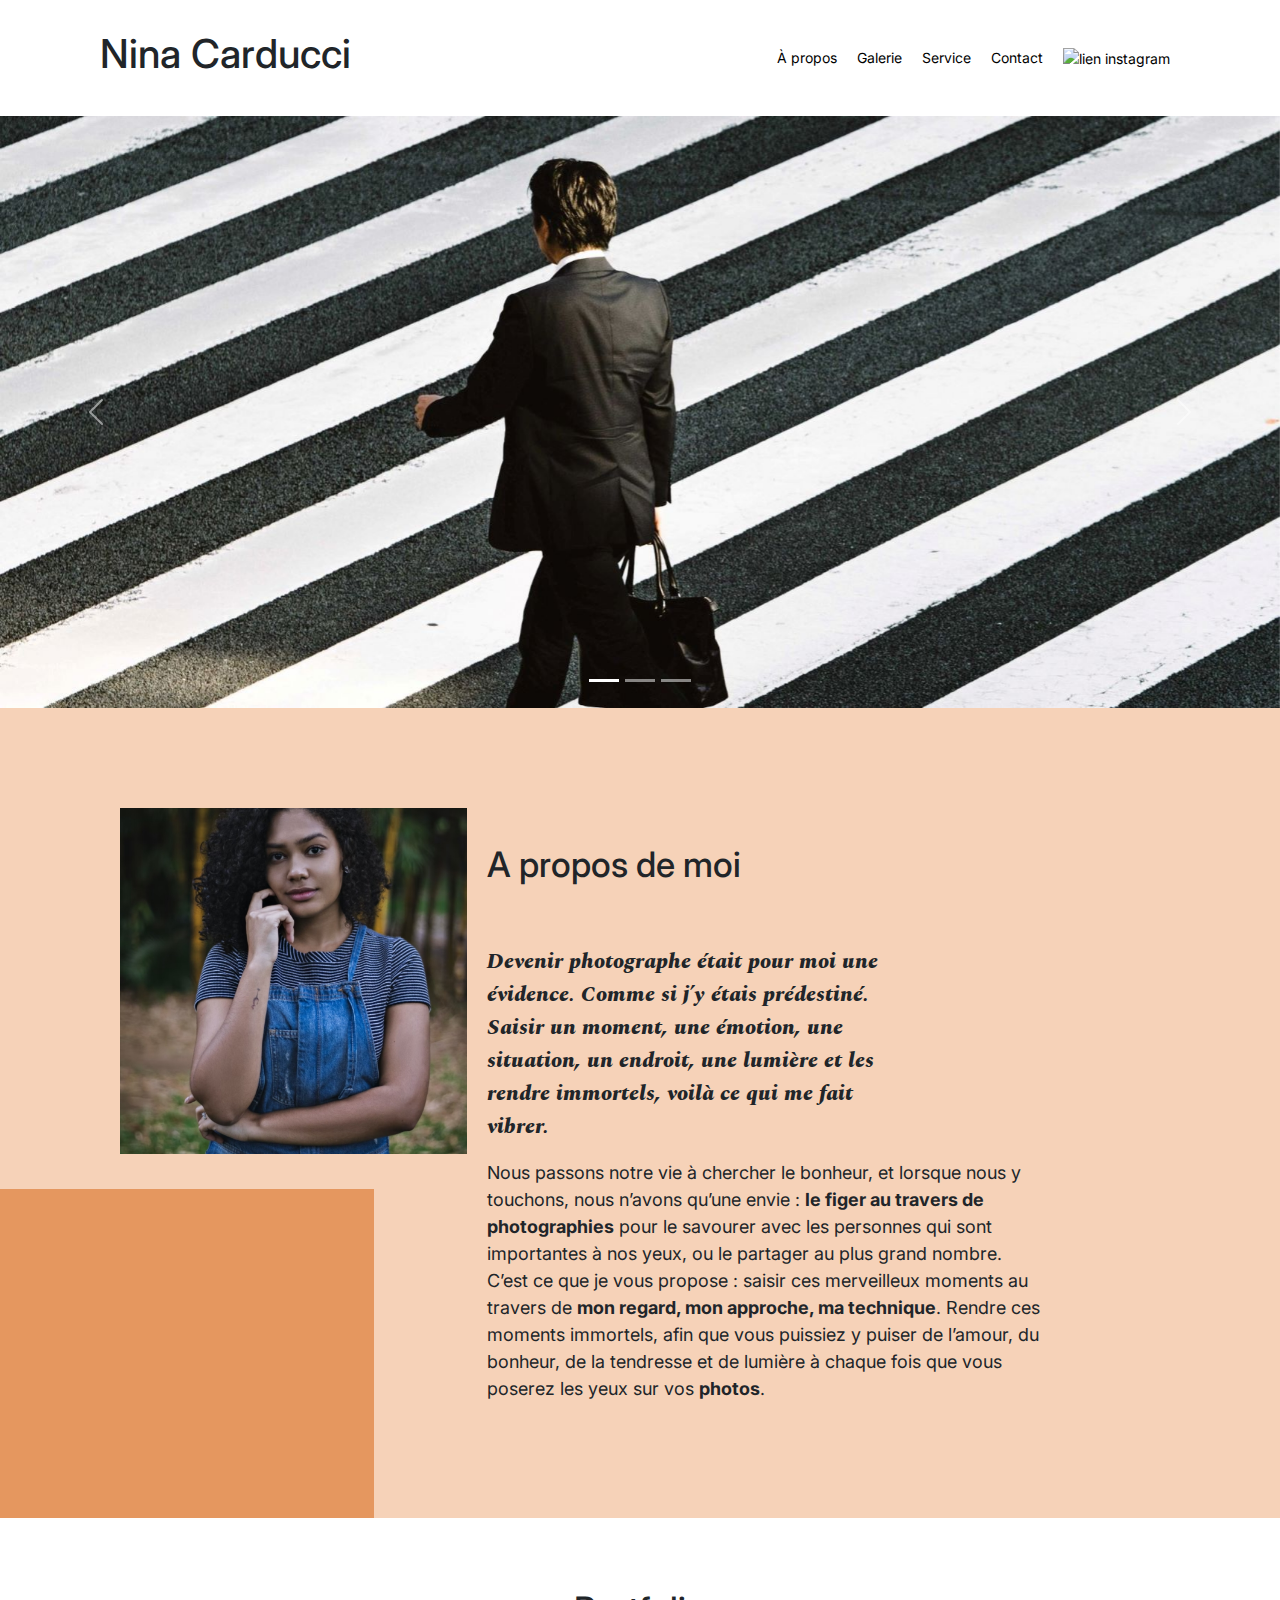
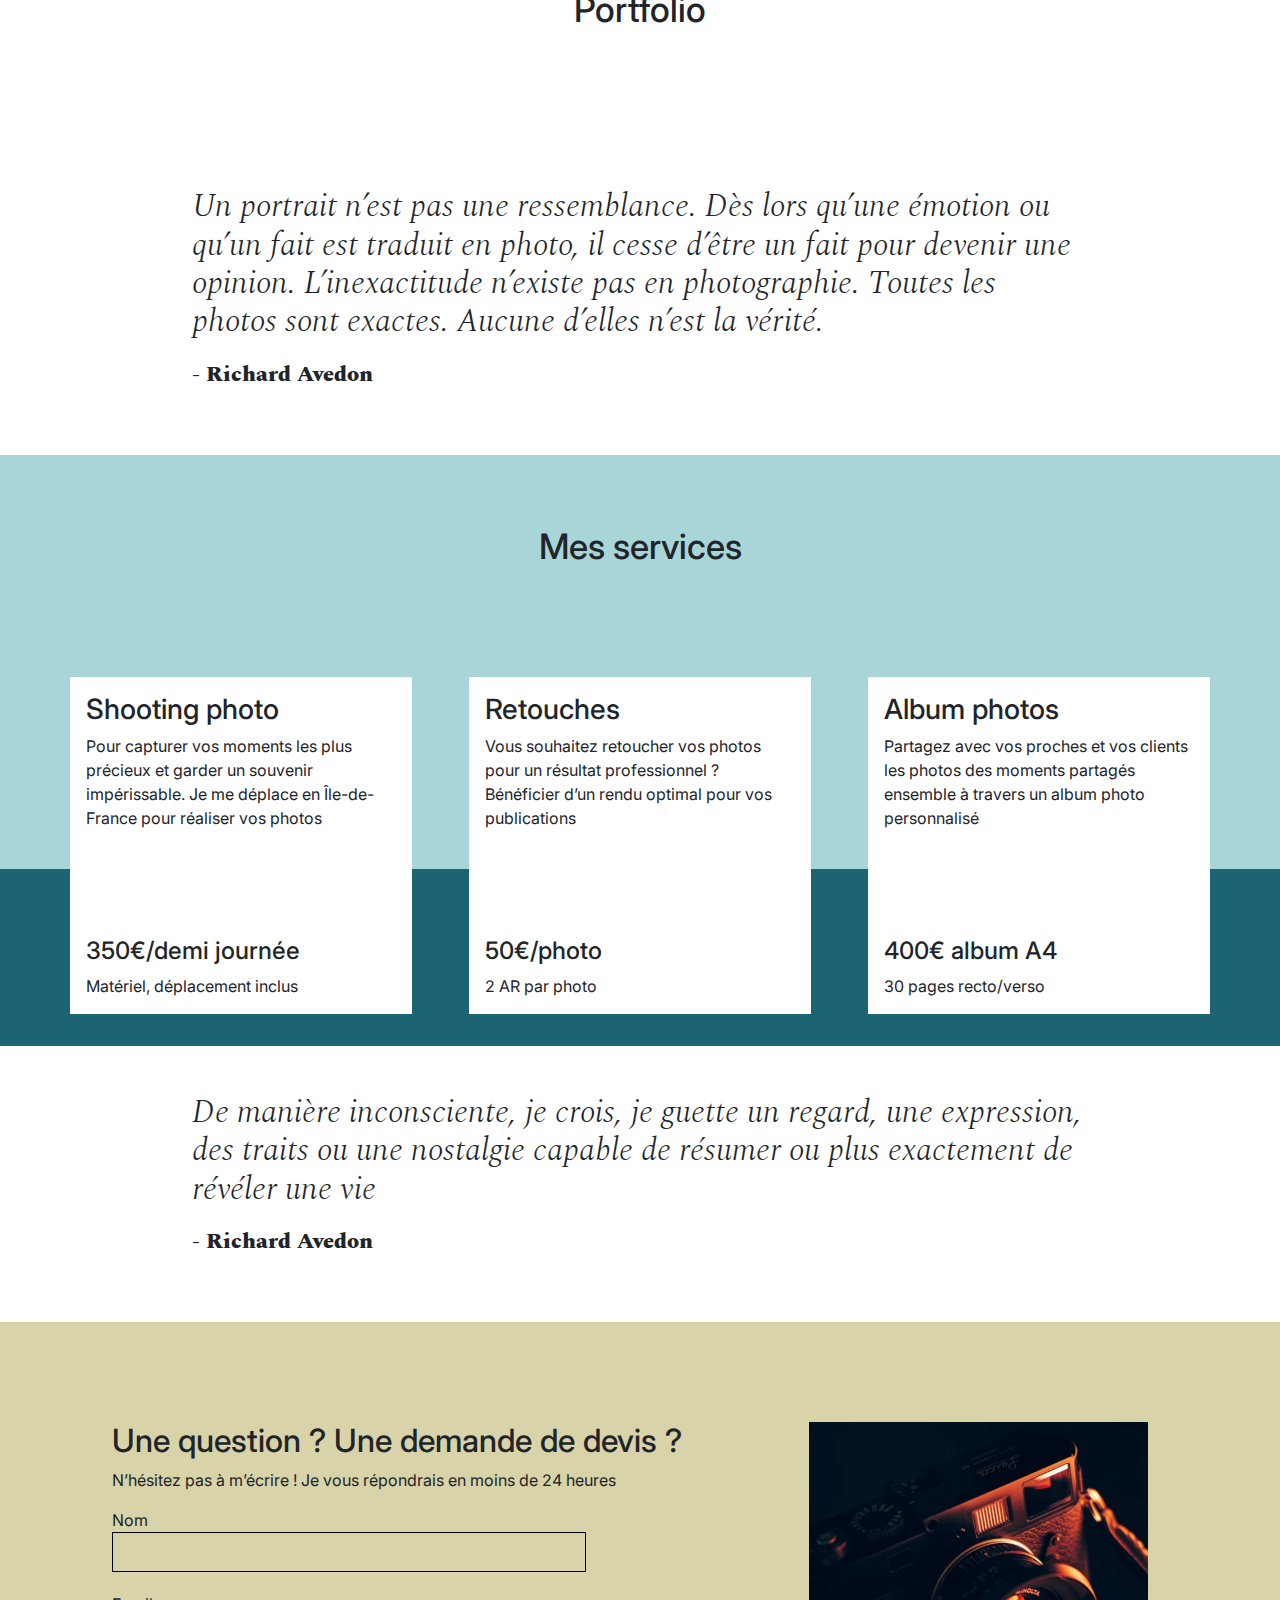
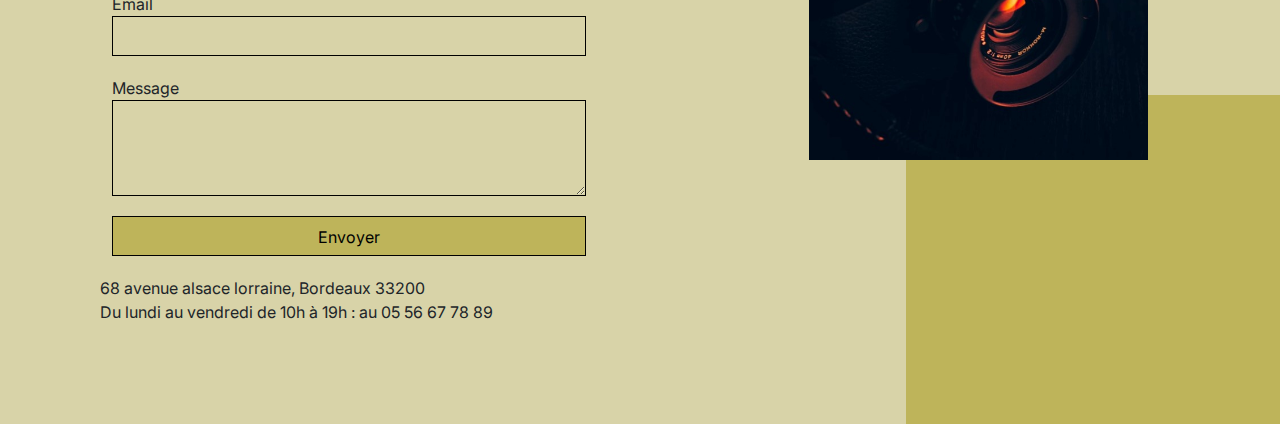
==== commit 6d6bc282: "schema.org" ====
--- a/index.min.html
+++ b/index.min.html
@@ -1 +1 @@
-<!DOCTYPE html><html lang="fr"><head><meta charset="UTF-8"><meta name="viewport" content="width=device-width,initial-scale=1"><title>Nina Carducci Photographe | Bordeaux et Île de France</title><meta name="description" content="Pour photographier et capturer vos moments les plus précieux, en garder un souvenir impérissable. Je me déplace sur Bordeaux et en Île-de-France pour réaliser vos photos, shooting, mariages, seminaires d'entreprises ..."><link rel="shortcut icon" href="#"><link rel="stylesheet" href="./assets/bootstrap/bootstrap.min.css"><link rel="stylesheet" href="./assets/style.min.css"><link rel="preconnect" href="https://fonts.googleapis.com"><link rel="preconnect" href="https://fonts.gstatic.com" crossorigin><link href="https://fonts.googleapis.com/css2?family=Inter&family=Spectral:ital,wght@0,400;1,300;1,400;1,800&display=swap" rel="stylesheet"><meta charset="UTF-8"><script src="./assets/bootstrap/bootstrap.bundle.min.js"></script><script src="https://code.jquery.com/jquery-3.4.1.min.js" integrity="sha256-CSXorXvZcTkaix6Yvo6HppcZGetbYMGWSFlBw8HfCJo=" crossorigin="anonymous"></script><script src="./assets/maugallery.min.js"></script><script src="./assets/scripts.js"></script></head><body><header><h1 class="name">Nina Carducci</h1><div class="nav"><ul><li><a href="#about">À propos</a></li><li><a href="#gallery">Galerie</a></li><li><a href="#services">Service</a></li><li><a href="#contact">Contact</a></li><li><a class="social-link" href="https://www.instagram.com/ninacarducci.photo/?hl=fr" target="_blank"><img src="assets/images/instagram.png" alt="lien instagram"></a></li></ul></div></header><main><section class="img-carousel"><div id="carouselExampleIndicators" class="carousel slide" data-bs-ride="carousel"><div class="carousel-indicators"><button type="button" data-bs-target="#carouselExampleIndicators" data-bs-slide-to="0" class="active" aria-current="true" aria-label="Slide 1"></button> <button type="button" data-bs-target="#carouselExampleIndicators" data-bs-slide-to="1" aria-label="Slide 2"></button> <button type="button" data-bs-target="#carouselExampleIndicators" data-bs-slide-to="2" aria-label="Slide 3"></button></div><div class="carousel-inner"><div class="carousel-item active"><img src="./assets/images/slider/ryoji-iwata-wUZjnOv7t0g-unsplash.jpg" class="d-block w-100" alt="photo de ryoji iwata"></div><div class="carousel-item"><img src="./assets/images/slider/nicholas-green-nPz8akkUmDI-unsplash.jpg" class="d-block w-100" alt="photo de nicholas green"></div><div class="carousel-item"><img src="./assets/images/slider/edward-cisneros-3_h6-1NPDGw-unsplash.jpg" class="d-block w-100" alt="photo de edward cisneros"></div></div><button class="carousel-control-prev" type="button" data-bs-target="#carouselExampleIndicators" data-bs-slide="prev"><span class="carousel-control-prev-icon" aria-hidden="true"></span> <span class="visually-hidden">Previous</span></button> <button class="carousel-control-next" type="button" data-bs-target="#carouselExampleIndicators" data-bs-slide="next"><span class="carousel-control-next-icon" aria-hidden="true"></span> <span class="visually-hidden">Next</span></button></div></section><section id="about"><div class="picture left"><img src="./assets/images/nina.jpg" alt="portrait de la photographe nina carducci"></div><div id="about-me"><h2 class="about-me__title">A propos de moi</h2><p class="about-me__introduction">Devenir photographe était pour moi une évidence. Comme si j’y étais prédestiné. Saisir un moment, une émotion, une situation, un endroit, une lumière et les rendre immortels, voilà ce qui me fait vibrer.</p><p>Nous passons notre vie à chercher le bonheur, et lorsque nous y touchons, nous n’avons qu’une envie : <strong>le figer au travers de photographies</strong> pour le savourer avec les personnes qui sont importantes à nos yeux, ou le partager au plus grand nombre. C’est ce que je vous propose : saisir ces merveilleux moments au travers de <strong>mon regard, mon approche, ma technique</strong>. Rendre ces moments immortels, afin que vous puissiez y puiser de l’amour, du bonheur, de la tendresse et de lumière à chaque fois que vous poserez les yeux sur vos <strong>photos</strong>.</p></div></section><section id="gallery"><h2 class="title">Portfolio</h2><div class="container py-3"><div class="gallery" style="display:none"><img data-gallery-tag="Concert" class="gallery-item" src="./assets/images/gallery/concerts/aaron-paul-wnX-fXzB6Cw-unsplash.jpg" alt="Photo du concert de aaron paul"> <img data-gallery-tag="Entreprises" class="gallery-item" src="./assets/images/gallery/entreprise/ali-morshedlou-WMD64tMfc4k-unsplash.jpg" alt="photo d'entreprise de ali morshedlou"> <img data-gallery-tag="Entreprises" class="gallery-item" src="./assets/images/gallery/entreprise/jason-goodman-tHO1_OuKbg0-unsplash.jpg" alt="photo d'entreprise de jason goodman"> <img data-gallery-tag="Mariages" class="gallery-item" src="./assets/images/gallery/mariage/hannah-busing-RvF2R_qMpRk-unsplash.jpg" alt="photo de mariage de hannah busing"> <img data-gallery-tag="Portrait" class="gallery-item" src="./assets/images/gallery/portraits/ade-tunji-rVkhWWZFAtQ-unsplash.jpg" alt="photo portrait de ade tunji"> <img data-gallery-tag="Mariages" class="gallery-item" src="./assets/images/gallery/mariage/jakob-owens-SiniLJkXhMc-unsplash.jpg" alt="photo de mariage de jakob owens"> <img data-gallery-tag="Portrait" class="gallery-item" src="./assets/images/gallery/portraits/nino-van-prattenburg--443cl1uR_8-unsplash.jpg" alt="photo portrait de nino van prattenburg"> <img data-gallery-tag="Concert" class="gallery-item" src="./assets/images/gallery/concerts/austin-neill-hgO1wFPXl3I-unsplash.jpg" alt="photo du concert de austin neill"> <img data-gallery-tag="Entreprises" class="gallery-item" src="./assets/images/gallery/entreprise/mateus-campos-felipe-Fsgzm8N0hIY-unsplash.jpg" alt="photo d'entreprise de mateus campo felipe"></div></div><div class="quote"><figure><blockquote><h3 class="quote__text">Un portrait n’est pas une ressemblance. Dès lors qu’une émotion ou qu’un fait est traduit en photo, il cesse d’être un fait pour devenir une opinion. L’inexactitude n’existe pas en photographie. Toutes les photos sont exactes. Aucune d’elles n’est la vérité.</h3></blockquote><figcaption class="quote__author">- Richard Avedon</figcaption></figure></div></section><section id="services"><h2 class="title">Mes services</h2><div class="container"><div class="service"><div class="service__description"><h3>Shooting photo</h3><p>Pour capturer vos moments les plus précieux et garder un souvenir impérissable. Je me déplace en Île-de-France pour réaliser vos photos</p></div><div class="service__price"><h4>350€/demi journée</h4><span>Matériel, déplacement inclus</span></div></div><div class="service"><div class="service__description"><h3>Retouches</h3><p>Vous souhaitez retoucher vos photos pour un résultat professionnel ? Bénéficier d’un rendu optimal pour vos publications</p></div><div class="service__price"><h4>50€/photo</h4><span>2 AR par photo</span></div></div><div class="service"><div class="service__description"><h3>Album photos</h3><p>Partagez avec vos proches et vos clients les photos des moments partagés ensemble à travers un album photo personnalisé</p></div><div class="service__price"><h4>400€ album A4</h4><span>30 pages recto/verso</span></div></div></div></section><div class="quote"><figure><blockquote><h3 class="quote__text">De manière inconsciente, je crois, je guette un regard, une expression, des traits ou une nostalgie capable de résumer ou plus exactement de révéler une vie</h3></blockquote><figcaption class="quote__author">- Richard Avedon</figcaption></figure></div></main><footer><section id="contact"><div class="container"><div class="form-container"><h2>Une question ? Une demande de devis ?</h2><p>N’hésitez pas à m’écrire ! Je vous répondrais en moins de 24 heures</p><form action="" method="post"><label for="nom">Nom</label> <input type="text" name="nom" id="nom"> <label for="email">Email</label> <input type="email" name="email" id="email"> <label for="message">Message</label> <textarea name="message" id="message" cols="30" rows="10"></textarea> <input type="submit" value="Envoyer"></form></div><div class="picture right"><img src="./assets/images/camera.jpg" alt="photo d'un appareil photo"></div></div><div itemscope itemtype="https://schema.org/LocalBusiness"><span itemprop="name">Nina Carducci</span> <img itemprop="image" src="./assets/images/nina.jpg" alt="portrait de la photographe nina carducci"><div itemprop="adress" itemscope itemtype="https://schema.org/PostalAddress"><span itemprop="”streetAddress”">68 avenue alsace lorraine,</span> <span itemprop="”addressRegion”">Bordeaux</span> <span itemprop="”postalCode”">33200</span></div><span itemprop="openingHours" content="Mo, Tu, We, Th, Fr10:00-19:00">Du lundi au vendredi de 10h à 19h :</span> <span itemprop="telephone" content="+33556677889">au 05 56 67 78 89</span></div></section></footer></body></html>+<!DOCTYPE html><html lang="fr"><head><meta charset="UTF-8"><meta name="viewport" content="width=device-width,initial-scale=1"><title>Nina Carducci Photographe | Bordeaux et Île de France</title><meta name="description" content="Pour photographier et capturer vos moments les plus précieux, en garder un souvenir impérissable. Je me déplace sur Bordeaux et en Île-de-France pour réaliser vos photos, shooting, mariages, seminaires d'entreprises ..."><link rel="shortcut icon" href="#"><link rel="stylesheet" href="./assets/bootstrap/bootstrap.min.css"><link rel="stylesheet" href="./assets/style.min.css"><link rel="preconnect" href="https://fonts.googleapis.com"><link rel="preconnect" href="https://fonts.gstatic.com" crossorigin><link href="https://fonts.googleapis.com/css2?family=Inter&family=Spectral:ital,wght@0,400;1,300;1,400;1,800&display=swap" rel="stylesheet"><meta charset="UTF-8"><script src="./assets/bootstrap/bootstrap.bundle.min.js"></script><script src="https://code.jquery.com/jquery-3.4.1.min.js" integrity="sha256-CSXorXvZcTkaix6Yvo6HppcZGetbYMGWSFlBw8HfCJo=" crossorigin="anonymous"></script><script src="./assets/maugallery.min.js"></script><script src="./assets/scripts.js"></script></head><body><div itemscope itemtype="https://schema.org/LocalBusiness"><header><h1 itemprop="name" class="name">Nina Carducci</h1><div class="nav"><ul><li><a href="#about">À propos</a></li><li><a href="#gallery">Galerie</a></li><li><a href="#services">Service</a></li><li><a href="#contact">Contact</a></li><li><a class="social-link" href="https://www.instagram.com/ninacarducci.photo/?hl=fr" target="_blank"><img src="assets/images/instagram.png" alt="lien instagram"></a></li></ul></div></header><main><section class="img-carousel"><div id="carouselExampleIndicators" class="carousel slide" data-bs-ride="carousel"><div class="carousel-indicators"><button type="button" data-bs-target="#carouselExampleIndicators" data-bs-slide-to="0" class="active" aria-current="true" aria-label="Slide 1"></button> <button type="button" data-bs-target="#carouselExampleIndicators" data-bs-slide-to="1" aria-label="Slide 2"></button> <button type="button" data-bs-target="#carouselExampleIndicators" data-bs-slide-to="2" aria-label="Slide 3"></button></div><div class="carousel-inner"><div class="carousel-item active"><img src="./assets/images/slider/ryoji-iwata-wUZjnOv7t0g-unsplash.jpg" class="d-block w-100" alt="photo de ryoji iwata"></div><div class="carousel-item"><img src="./assets/images/slider/nicholas-green-nPz8akkUmDI-unsplash.jpg" class="d-block w-100" alt="photo de nicholas green"></div><div class="carousel-item"><img src="./assets/images/slider/edward-cisneros-3_h6-1NPDGw-unsplash.jpg" class="d-block w-100" alt="photo de edward cisneros"></div></div><button class="carousel-control-prev" type="button" data-bs-target="#carouselExampleIndicators" data-bs-slide="prev"><span class="carousel-control-prev-icon" aria-hidden="true"></span> <span class="visually-hidden">Previous</span></button> <button class="carousel-control-next" type="button" data-bs-target="#carouselExampleIndicators" data-bs-slide="next"><span class="carousel-control-next-icon" aria-hidden="true"></span> <span class="visually-hidden">Next</span></button></div></section><section id="about"><div class="picture left"><img itemprop="image" src="./assets/images/nina.jpg" alt="portrait de la photographe nina carducci"></div><div id="about-me"><h2 class="about-me__title">A propos de moi</h2><p class="about-me__introduction">Devenir photographe était pour moi une évidence. Comme si j’y étais prédestiné. Saisir un moment, une émotion, une situation, un endroit, une lumière et les rendre immortels, voilà ce qui me fait vibrer.</p><p>Nous passons notre vie à chercher le bonheur, et lorsque nous y touchons, nous n’avons qu’une envie : <strong>le figer au travers de photographies</strong> pour le savourer avec les personnes qui sont importantes à nos yeux, ou le partager au plus grand nombre. C’est ce que je vous propose : saisir ces merveilleux moments au travers de <strong>mon regard, mon approche, ma technique</strong>. Rendre ces moments immortels, afin que vous puissiez y puiser de l’amour, du bonheur, de la tendresse et de lumière à chaque fois que vous poserez les yeux sur vos <strong>photos</strong>.</p></div></section><section id="gallery"><h2 class="title">Portfolio</h2><div class="container py-3"><div class="gallery" style="display:none"><img data-gallery-tag="Concert" class="gallery-item" src="./assets/images/gallery/concerts/aaron-paul-wnX-fXzB6Cw-unsplash.jpg" alt="Photo du concert de aaron paul"> <img data-gallery-tag="Entreprises" class="gallery-item" src="./assets/images/gallery/entreprise/ali-morshedlou-WMD64tMfc4k-unsplash.jpg" alt="photo d'entreprise de ali morshedlou"> <img data-gallery-tag="Entreprises" class="gallery-item" src="./assets/images/gallery/entreprise/jason-goodman-tHO1_OuKbg0-unsplash.jpg" alt="photo d'entreprise de jason goodman"> <img data-gallery-tag="Mariages" class="gallery-item" src="./assets/images/gallery/mariage/hannah-busing-RvF2R_qMpRk-unsplash.jpg" alt="photo de mariage de hannah busing"> <img data-gallery-tag="Portrait" class="gallery-item" src="./assets/images/gallery/portraits/ade-tunji-rVkhWWZFAtQ-unsplash.jpg" alt="photo portrait de ade tunji"> <img data-gallery-tag="Mariages" class="gallery-item" src="./assets/images/gallery/mariage/jakob-owens-SiniLJkXhMc-unsplash.jpg" alt="photo de mariage de jakob owens"> <img data-gallery-tag="Portrait" class="gallery-item" src="./assets/images/gallery/portraits/nino-van-prattenburg--443cl1uR_8-unsplash.jpg" alt="photo portrait de nino van prattenburg"> <img data-gallery-tag="Concert" class="gallery-item" src="./assets/images/gallery/concerts/austin-neill-hgO1wFPXl3I-unsplash.jpg" alt="photo du concert de austin neill"> <img data-gallery-tag="Entreprises" class="gallery-item" src="./assets/images/gallery/entreprise/mateus-campos-felipe-Fsgzm8N0hIY-unsplash.jpg" alt="photo d'entreprise de mateus campo felipe"></div></div><div class="quote"><figure><blockquote><h3 class="quote__text">Un portrait n’est pas une ressemblance. Dès lors qu’une émotion ou qu’un fait est traduit en photo, il cesse d’être un fait pour devenir une opinion. L’inexactitude n’existe pas en photographie. Toutes les photos sont exactes. Aucune d’elles n’est la vérité.</h3></blockquote><figcaption class="quote__author">- Richard Avedon</figcaption></figure></div></section><section id="services"><h2 class="title">Mes services</h2><div class="container"><div class="service"><div class="service__description"><h3>Shooting photo</h3><p>Pour capturer vos moments les plus précieux et garder un souvenir impérissable. Je me déplace en Île-de-France pour réaliser vos photos</p></div><div class="service__price"><h4>350€/demi journée</h4><span>Matériel, déplacement inclus</span></div></div><div class="service"><div class="service__description"><h3>Retouches</h3><p>Vous souhaitez retoucher vos photos pour un résultat professionnel ? Bénéficier d’un rendu optimal pour vos publications</p></div><div class="service__price"><h4>50€/photo</h4><span>2 AR par photo</span></div></div><div class="service"><div class="service__description"><h3>Album photos</h3><p>Partagez avec vos proches et vos clients les photos des moments partagés ensemble à travers un album photo personnalisé</p></div><div class="service__price"><h4>400€ album A4</h4><span>30 pages recto/verso</span></div></div></div></section><div class="quote"><figure><blockquote><h3 class="quote__text">De manière inconsciente, je crois, je guette un regard, une expression, des traits ou une nostalgie capable de résumer ou plus exactement de révéler une vie</h3></blockquote><figcaption class="quote__author">- Richard Avedon</figcaption></figure></div></main><footer><section id="contact"><div class="container"><div class="form-container"><h2>Une question ? Une demande de devis ?</h2><p>N’hésitez pas à m’écrire ! Je vous répondrais en moins de 24 heures</p><form action="" method="post"><label for="nom">Nom</label> <input type="text" name="nom" id="nom"> <label for="email">Email</label> <input type="email" name="email" id="email"> <label for="message">Message</label> <textarea name="message" id="message" cols="30" rows="10"></textarea> <input type="submit" value="Envoyer"></form></div><div class="picture right"><img src="./assets/images/camera.jpg" alt="photo d'un appareil photo"></div></div><div itemprop="adress" itemscope itemtype="https://schema.org/PostalAddress"><span itemprop="”streetAddress”">68 avenue alsace lorraine,</span> <span itemprop="”addressRegion”">Bordeaux</span> <span itemprop="”postalCode”">33200</span></div><span itemprop="openingHours" content="Mo, Tu, We, Th, Fr10:00-19:00">Du lundi au vendredi de 10h à 19h :</span> <span itemprop="telephone" content="+33556677889">au 05 56 67 78 89</span></section></footer></div></body></html>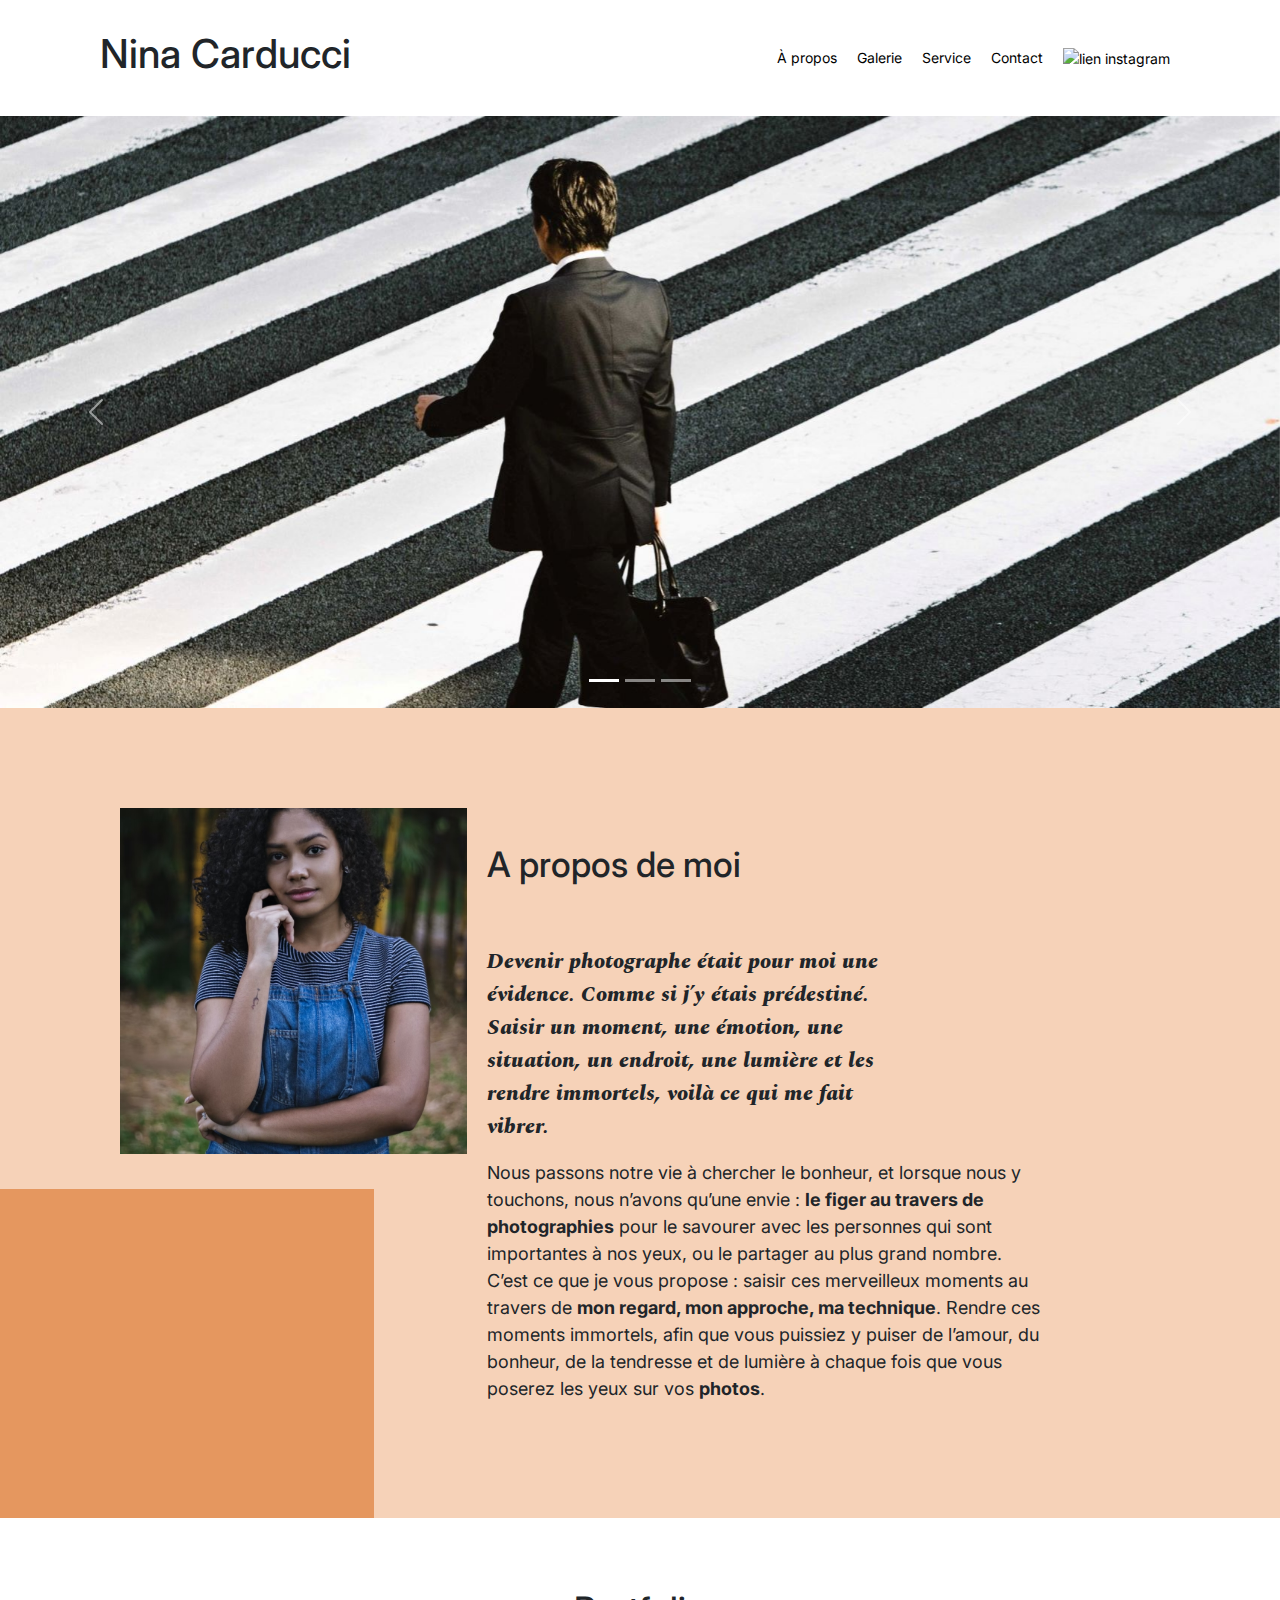
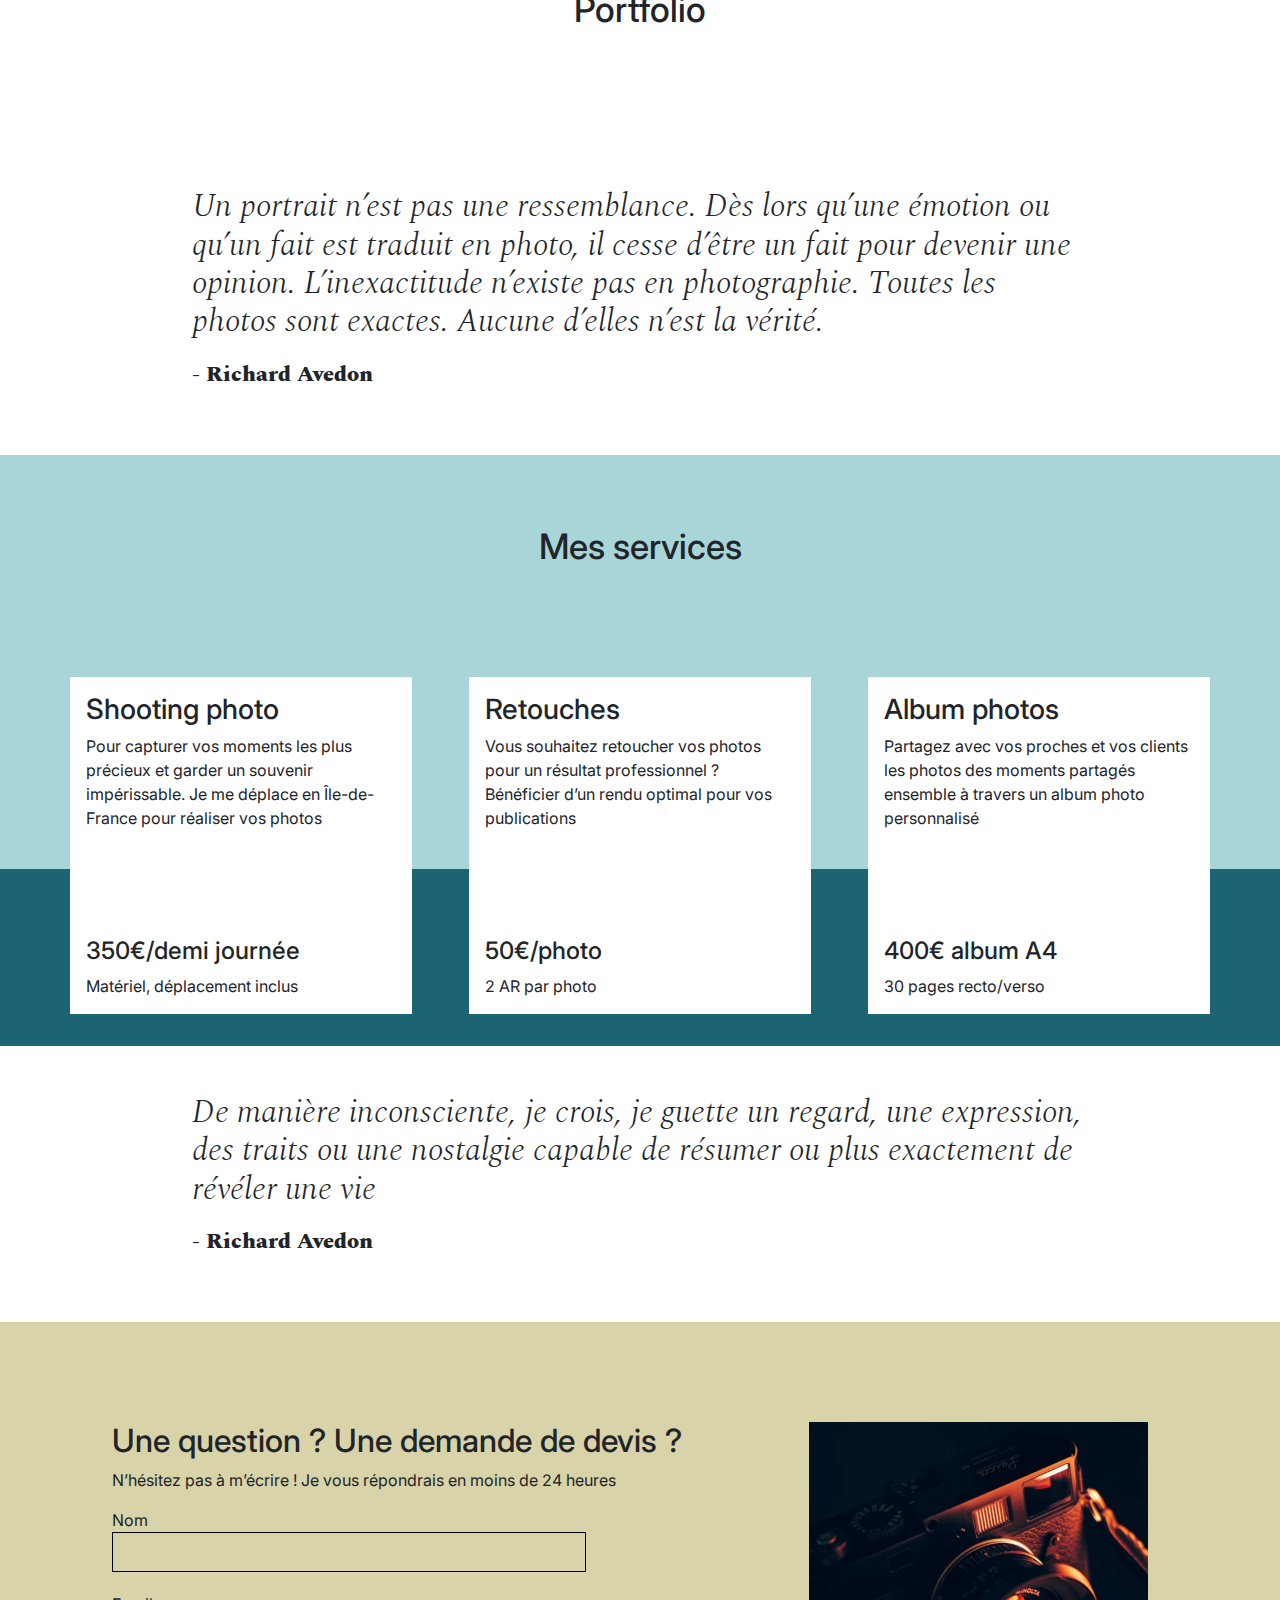
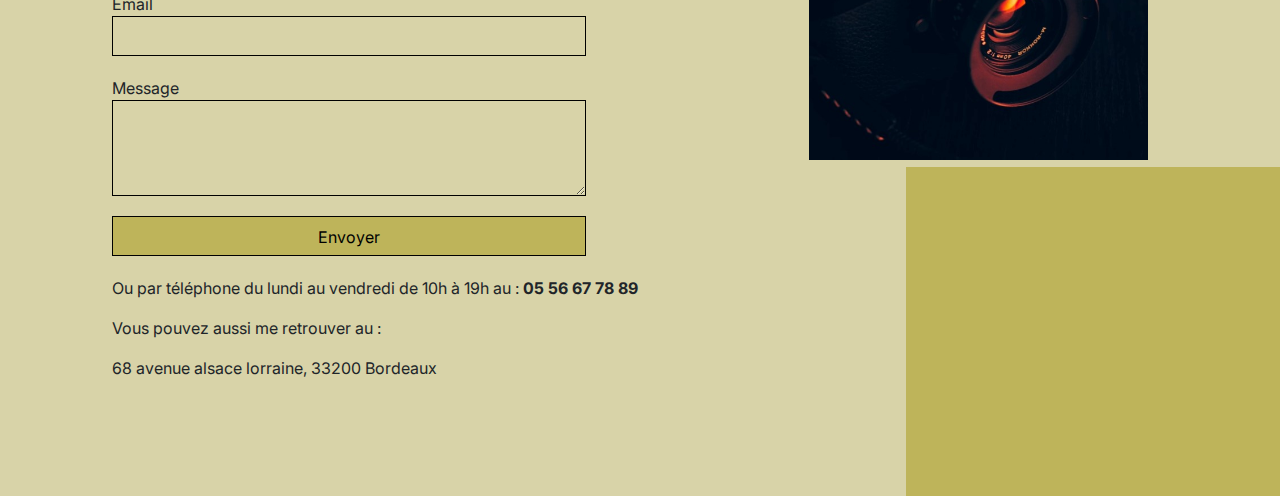
==== commit da397a38: "test final schema.org" ====
--- a/index.min.html
+++ b/index.min.html
@@ -1 +1 @@
-<!DOCTYPE html><html lang="fr"><head><meta charset="UTF-8"><meta name="viewport" content="width=device-width,initial-scale=1"><title>Nina Carducci Photographe | Bordeaux et Île de France</title><meta name="description" content="Pour photographier et capturer vos moments les plus précieux, en garder un souvenir impérissable. Je me déplace sur Bordeaux et en Île-de-France pour réaliser vos photos, shooting, mariages, seminaires d'entreprises ..."><link rel="shortcut icon" href="#"><link rel="stylesheet" href="./assets/bootstrap/bootstrap.min.css"><link rel="stylesheet" href="./assets/style.min.css"><link rel="preconnect" href="https://fonts.googleapis.com"><link rel="preconnect" href="https://fonts.gstatic.com" crossorigin><link href="https://fonts.googleapis.com/css2?family=Inter&family=Spectral:ital,wght@0,400;1,300;1,400;1,800&display=swap" rel="stylesheet"><meta charset="UTF-8"><script src="./assets/bootstrap/bootstrap.bundle.min.js"></script><script src="https://code.jquery.com/jquery-3.4.1.min.js" integrity="sha256-CSXorXvZcTkaix6Yvo6HppcZGetbYMGWSFlBw8HfCJo=" crossorigin="anonymous"></script><script src="./assets/maugallery.min.js"></script><script src="./assets/scripts.js"></script></head><body><div itemscope itemtype="https://schema.org/LocalBusiness"><header><h1 itemprop="name" class="name">Nina Carducci</h1><div class="nav"><ul><li><a href="#about">À propos</a></li><li><a href="#gallery">Galerie</a></li><li><a href="#services">Service</a></li><li><a href="#contact">Contact</a></li><li><a class="social-link" href="https://www.instagram.com/ninacarducci.photo/?hl=fr" target="_blank"><img src="assets/images/instagram.png" alt="lien instagram"></a></li></ul></div></header><main><section class="img-carousel"><div id="carouselExampleIndicators" class="carousel slide" data-bs-ride="carousel"><div class="carousel-indicators"><button type="button" data-bs-target="#carouselExampleIndicators" data-bs-slide-to="0" class="active" aria-current="true" aria-label="Slide 1"></button> <button type="button" data-bs-target="#carouselExampleIndicators" data-bs-slide-to="1" aria-label="Slide 2"></button> <button type="button" data-bs-target="#carouselExampleIndicators" data-bs-slide-to="2" aria-label="Slide 3"></button></div><div class="carousel-inner"><div class="carousel-item active"><img src="./assets/images/slider/ryoji-iwata-wUZjnOv7t0g-unsplash.jpg" class="d-block w-100" alt="photo de ryoji iwata"></div><div class="carousel-item"><img src="./assets/images/slider/nicholas-green-nPz8akkUmDI-unsplash.jpg" class="d-block w-100" alt="photo de nicholas green"></div><div class="carousel-item"><img src="./assets/images/slider/edward-cisneros-3_h6-1NPDGw-unsplash.jpg" class="d-block w-100" alt="photo de edward cisneros"></div></div><button class="carousel-control-prev" type="button" data-bs-target="#carouselExampleIndicators" data-bs-slide="prev"><span class="carousel-control-prev-icon" aria-hidden="true"></span> <span class="visually-hidden">Previous</span></button> <button class="carousel-control-next" type="button" data-bs-target="#carouselExampleIndicators" data-bs-slide="next"><span class="carousel-control-next-icon" aria-hidden="true"></span> <span class="visually-hidden">Next</span></button></div></section><section id="about"><div class="picture left"><img itemprop="image" src="./assets/images/nina.jpg" alt="portrait de la photographe nina carducci"></div><div id="about-me"><h2 class="about-me__title">A propos de moi</h2><p class="about-me__introduction">Devenir photographe était pour moi une évidence. Comme si j’y étais prédestiné. Saisir un moment, une émotion, une situation, un endroit, une lumière et les rendre immortels, voilà ce qui me fait vibrer.</p><p>Nous passons notre vie à chercher le bonheur, et lorsque nous y touchons, nous n’avons qu’une envie : <strong>le figer au travers de photographies</strong> pour le savourer avec les personnes qui sont importantes à nos yeux, ou le partager au plus grand nombre. C’est ce que je vous propose : saisir ces merveilleux moments au travers de <strong>mon regard, mon approche, ma technique</strong>. Rendre ces moments immortels, afin que vous puissiez y puiser de l’amour, du bonheur, de la tendresse et de lumière à chaque fois que vous poserez les yeux sur vos <strong>photos</strong>.</p></div></section><section id="gallery"><h2 class="title">Portfolio</h2><div class="container py-3"><div class="gallery" style="display:none"><img data-gallery-tag="Concert" class="gallery-item" src="./assets/images/gallery/concerts/aaron-paul-wnX-fXzB6Cw-unsplash.jpg" alt="Photo du concert de aaron paul"> <img data-gallery-tag="Entreprises" class="gallery-item" src="./assets/images/gallery/entreprise/ali-morshedlou-WMD64tMfc4k-unsplash.jpg" alt="photo d'entreprise de ali morshedlou"> <img data-gallery-tag="Entreprises" class="gallery-item" src="./assets/images/gallery/entreprise/jason-goodman-tHO1_OuKbg0-unsplash.jpg" alt="photo d'entreprise de jason goodman"> <img data-gallery-tag="Mariages" class="gallery-item" src="./assets/images/gallery/mariage/hannah-busing-RvF2R_qMpRk-unsplash.jpg" alt="photo de mariage de hannah busing"> <img data-gallery-tag="Portrait" class="gallery-item" src="./assets/images/gallery/portraits/ade-tunji-rVkhWWZFAtQ-unsplash.jpg" alt="photo portrait de ade tunji"> <img data-gallery-tag="Mariages" class="gallery-item" src="./assets/images/gallery/mariage/jakob-owens-SiniLJkXhMc-unsplash.jpg" alt="photo de mariage de jakob owens"> <img data-gallery-tag="Portrait" class="gallery-item" src="./assets/images/gallery/portraits/nino-van-prattenburg--443cl1uR_8-unsplash.jpg" alt="photo portrait de nino van prattenburg"> <img data-gallery-tag="Concert" class="gallery-item" src="./assets/images/gallery/concerts/austin-neill-hgO1wFPXl3I-unsplash.jpg" alt="photo du concert de austin neill"> <img data-gallery-tag="Entreprises" class="gallery-item" src="./assets/images/gallery/entreprise/mateus-campos-felipe-Fsgzm8N0hIY-unsplash.jpg" alt="photo d'entreprise de mateus campo felipe"></div></div><div class="quote"><figure><blockquote><h3 class="quote__text">Un portrait n’est pas une ressemblance. Dès lors qu’une émotion ou qu’un fait est traduit en photo, il cesse d’être un fait pour devenir une opinion. L’inexactitude n’existe pas en photographie. Toutes les photos sont exactes. Aucune d’elles n’est la vérité.</h3></blockquote><figcaption class="quote__author">- Richard Avedon</figcaption></figure></div></section><section id="services"><h2 class="title">Mes services</h2><div class="container"><div class="service"><div class="service__description"><h3>Shooting photo</h3><p>Pour capturer vos moments les plus précieux et garder un souvenir impérissable. Je me déplace en Île-de-France pour réaliser vos photos</p></div><div class="service__price"><h4>350€/demi journée</h4><span>Matériel, déplacement inclus</span></div></div><div class="service"><div class="service__description"><h3>Retouches</h3><p>Vous souhaitez retoucher vos photos pour un résultat professionnel ? Bénéficier d’un rendu optimal pour vos publications</p></div><div class="service__price"><h4>50€/photo</h4><span>2 AR par photo</span></div></div><div class="service"><div class="service__description"><h3>Album photos</h3><p>Partagez avec vos proches et vos clients les photos des moments partagés ensemble à travers un album photo personnalisé</p></div><div class="service__price"><h4>400€ album A4</h4><span>30 pages recto/verso</span></div></div></div></section><div class="quote"><figure><blockquote><h3 class="quote__text">De manière inconsciente, je crois, je guette un regard, une expression, des traits ou une nostalgie capable de résumer ou plus exactement de révéler une vie</h3></blockquote><figcaption class="quote__author">- Richard Avedon</figcaption></figure></div></main><footer><section id="contact"><div class="container"><div class="form-container"><h2>Une question ? Une demande de devis ?</h2><p>N’hésitez pas à m’écrire ! Je vous répondrais en moins de 24 heures</p><form action="" method="post"><label for="nom">Nom</label> <input type="text" name="nom" id="nom"> <label for="email">Email</label> <input type="email" name="email" id="email"> <label for="message">Message</label> <textarea name="message" id="message" cols="30" rows="10"></textarea> <input type="submit" value="Envoyer"></form></div><div class="picture right"><img src="./assets/images/camera.jpg" alt="photo d'un appareil photo"></div></div><div itemprop="adress" itemscope itemtype="https://schema.org/PostalAddress"><span itemprop="”streetAddress”">68 avenue alsace lorraine,</span> <span itemprop="”addressRegion”">Bordeaux</span> <span itemprop="”postalCode”">33200</span></div><span itemprop="openingHours" content="Mo, Tu, We, Th, Fr10:00-19:00">Du lundi au vendredi de 10h à 19h :</span> <span itemprop="telephone" content="+33556677889">au 05 56 67 78 89</span></section></footer></div></body></html>+<!DOCTYPE html><html lang="fr"><head><meta charset="UTF-8"><meta name="viewport" content="width=device-width,initial-scale=1"><title>Nina Carducci Photographe | Bordeaux et Île de France</title><meta name="description" content="Pour photographier et capturer vos moments les plus précieux, en garder un souvenir impérissable. Je me déplace sur Bordeaux et en Île-de-France pour réaliser vos photos, shooting, mariages, seminaires d'entreprises ..."><link rel="shortcut icon" href="#"><link rel="stylesheet" href="./assets/bootstrap/bootstrap.min.css"><link rel="stylesheet" href="./assets/style.min.css"><link rel="preconnect" href="https://fonts.googleapis.com"><link rel="preconnect" href="https://fonts.gstatic.com" crossorigin><link href="https://fonts.googleapis.com/css2?family=Inter&family=Spectral:ital,wght@0,400;1,300;1,400;1,800&display=swap" rel="stylesheet"><meta charset="UTF-8"><script src="./assets/bootstrap/bootstrap.bundle.min.js"></script><script src="https://code.jquery.com/jquery-3.4.1.min.js" integrity="sha256-CSXorXvZcTkaix6Yvo6HppcZGetbYMGWSFlBw8HfCJo=" crossorigin="anonymous"></script><script src="./assets/maugallery.min.js"></script><script src="./assets/scripts.js"></script></head><body><div itemscope itemtype="https://schema.org/LocalBusiness"><header><h1 itemprop="name" class="name">Nina Carducci</h1><div class="nav"><ul><li><a href="#about">À propos</a></li><li><a href="#gallery">Galerie</a></li><li><a href="#services">Service</a></li><li><a href="#contact">Contact</a></li><li><a class="social-link" href="https://www.instagram.com/ninacarducci.photo/?hl=fr" target="_blank"><img src="assets/images/instagram.png" alt="lien instagram"></a></li></ul></div></header><main><section class="img-carousel"><div id="carouselExampleIndicators" class="carousel slide" data-bs-ride="carousel"><div class="carousel-indicators"><button type="button" data-bs-target="#carouselExampleIndicators" data-bs-slide-to="0" class="active" aria-current="true" aria-label="Slide 1"></button> <button type="button" data-bs-target="#carouselExampleIndicators" data-bs-slide-to="1" aria-label="Slide 2"></button> <button type="button" data-bs-target="#carouselExampleIndicators" data-bs-slide-to="2" aria-label="Slide 3"></button></div><div class="carousel-inner"><div class="carousel-item active"><img src="./assets/images/slider/ryoji-iwata-wUZjnOv7t0g-unsplash.jpg" class="d-block w-100" alt="photo de ryoji iwata"></div><div class="carousel-item"><img src="./assets/images/slider/nicholas-green-nPz8akkUmDI-unsplash.jpg" class="d-block w-100" alt="photo de nicholas green"></div><div class="carousel-item"><img src="./assets/images/slider/edward-cisneros-3_h6-1NPDGw-unsplash.jpg" class="d-block w-100" alt="photo de edward cisneros"></div></div><button class="carousel-control-prev" type="button" data-bs-target="#carouselExampleIndicators" data-bs-slide="prev"><span class="carousel-control-prev-icon" aria-hidden="true"></span> <span class="visually-hidden">Previous</span></button> <button class="carousel-control-next" type="button" data-bs-target="#carouselExampleIndicators" data-bs-slide="next"><span class="carousel-control-next-icon" aria-hidden="true"></span> <span class="visually-hidden">Next</span></button></div></section><section id="about"><div class="picture left"><img itemprop="image" src="./assets/images/nina.jpg" alt="portrait de la photographe nina carducci"></div><div id="about-me"><h2 class="about-me__title">A propos de moi</h2><p class="about-me__introduction">Devenir photographe était pour moi une évidence. Comme si j’y étais prédestiné. Saisir un moment, une émotion, une situation, un endroit, une lumière et les rendre immortels, voilà ce qui me fait vibrer.</p><p>Nous passons notre vie à chercher le bonheur, et lorsque nous y touchons, nous n’avons qu’une envie : <strong>le figer au travers de photographies</strong> pour le savourer avec les personnes qui sont importantes à nos yeux, ou le partager au plus grand nombre. C’est ce que je vous propose : saisir ces merveilleux moments au travers de <strong>mon regard, mon approche, ma technique</strong>. Rendre ces moments immortels, afin que vous puissiez y puiser de l’amour, du bonheur, de la tendresse et de lumière à chaque fois que vous poserez les yeux sur vos <strong>photos</strong>.</p></div></section><section id="gallery"><h2 class="title">Portfolio</h2><div class="container py-3"><div class="gallery" style="display:none"><img data-gallery-tag="Concert" class="gallery-item" src="./assets/images/gallery/concerts/aaron-paul-wnX-fXzB6Cw-unsplash.jpg" alt="Photo du concert de aaron paul"> <img data-gallery-tag="Entreprises" class="gallery-item" src="./assets/images/gallery/entreprise/ali-morshedlou-WMD64tMfc4k-unsplash.jpg" alt="photo d'entreprise de ali morshedlou"> <img data-gallery-tag="Entreprises" class="gallery-item" src="./assets/images/gallery/entreprise/jason-goodman-tHO1_OuKbg0-unsplash.jpg" alt="photo d'entreprise de jason goodman"> <img data-gallery-tag="Mariages" class="gallery-item" src="./assets/images/gallery/mariage/hannah-busing-RvF2R_qMpRk-unsplash.jpg" alt="photo de mariage de hannah busing"> <img data-gallery-tag="Portrait" class="gallery-item" src="./assets/images/gallery/portraits/ade-tunji-rVkhWWZFAtQ-unsplash.jpg" alt="photo portrait de ade tunji"> <img data-gallery-tag="Mariages" class="gallery-item" src="./assets/images/gallery/mariage/jakob-owens-SiniLJkXhMc-unsplash.jpg" alt="photo de mariage de jakob owens"> <img data-gallery-tag="Portrait" class="gallery-item" src="./assets/images/gallery/portraits/nino-van-prattenburg--443cl1uR_8-unsplash.jpg" alt="photo portrait de nino van prattenburg"> <img data-gallery-tag="Concert" class="gallery-item" src="./assets/images/gallery/concerts/austin-neill-hgO1wFPXl3I-unsplash.jpg" alt="photo du concert de austin neill"> <img data-gallery-tag="Entreprises" class="gallery-item" src="./assets/images/gallery/entreprise/mateus-campos-felipe-Fsgzm8N0hIY-unsplash.jpg" alt="photo d'entreprise de mateus campo felipe"></div></div><div class="quote"><figure><blockquote><h3 class="quote__text">Un portrait n’est pas une ressemblance. Dès lors qu’une émotion ou qu’un fait est traduit en photo, il cesse d’être un fait pour devenir une opinion. L’inexactitude n’existe pas en photographie. Toutes les photos sont exactes. Aucune d’elles n’est la vérité.</h3></blockquote><figcaption class="quote__author">- Richard Avedon</figcaption></figure></div></section><section id="services"><h2 class="title">Mes services</h2><div class="container"><div class="service"><div class="service__description"><h3>Shooting photo</h3><p>Pour capturer vos moments les plus précieux et garder un souvenir impérissable. Je me déplace en Île-de-France pour réaliser vos photos</p></div><div class="service__price"><h4>350€/demi journée</h4><span>Matériel, déplacement inclus</span></div></div><div class="service"><div class="service__description"><h3>Retouches</h3><p>Vous souhaitez retoucher vos photos pour un résultat professionnel ? Bénéficier d’un rendu optimal pour vos publications</p></div><div class="service__price"><h4>50€/photo</h4><span>2 AR par photo</span></div></div><div class="service"><div class="service__description"><h3>Album photos</h3><p>Partagez avec vos proches et vos clients les photos des moments partagés ensemble à travers un album photo personnalisé</p></div><div class="service__price"><h4>400€ album A4</h4><span>30 pages recto/verso</span></div></div></div></section><div class="quote"><figure><blockquote><h3 class="quote__text">De manière inconsciente, je crois, je guette un regard, une expression, des traits ou une nostalgie capable de résumer ou plus exactement de révéler une vie</h3></blockquote><figcaption class="quote__author">- Richard Avedon</figcaption></figure></div></main><footer><section id="contact"><div class="container"><div class="form-container"><h2>Une question ? Une demande de devis ?</h2><p>N’hésitez pas à m’écrire ! Je vous répondrais en moins de 24 heures</p><form action="" method="post"><label for="nom">Nom</label> <input type="text" name="nom" id="nom"> <label for="email">Email</label> <input type="email" name="email" id="email"> <label for="message">Message</label> <textarea name="message" id="message" cols="30" rows="10"></textarea> <input type="submit" value="Envoyer"></form><p>Ou par téléphone <span itemprop="openingHours" content="Mo, Tu, We, Th, Fr10:00-19:00">du lundi au vendredi de 10h à 19h au : </span><span itemprop="telephone" content="+33556677889"><strong>05 56 67 78 89</strong></span></p><p>Vous pouvez aussi me retrouver au :</p><div itemprop="adress" itemscope itemtype="https://schema.org/PostalAddress"><span itemprop="”streetAddress”">68 avenue alsace lorraine,</span> <span itemprop="”postalCode”">33200</span> <span itemprop="”addressRegion”">Bordeaux</span></div><p></p></div><div class="picture right"><img src="./assets/images/camera.jpg" alt="photo d'un appareil photo"></div></div></section></footer></div></body></html>